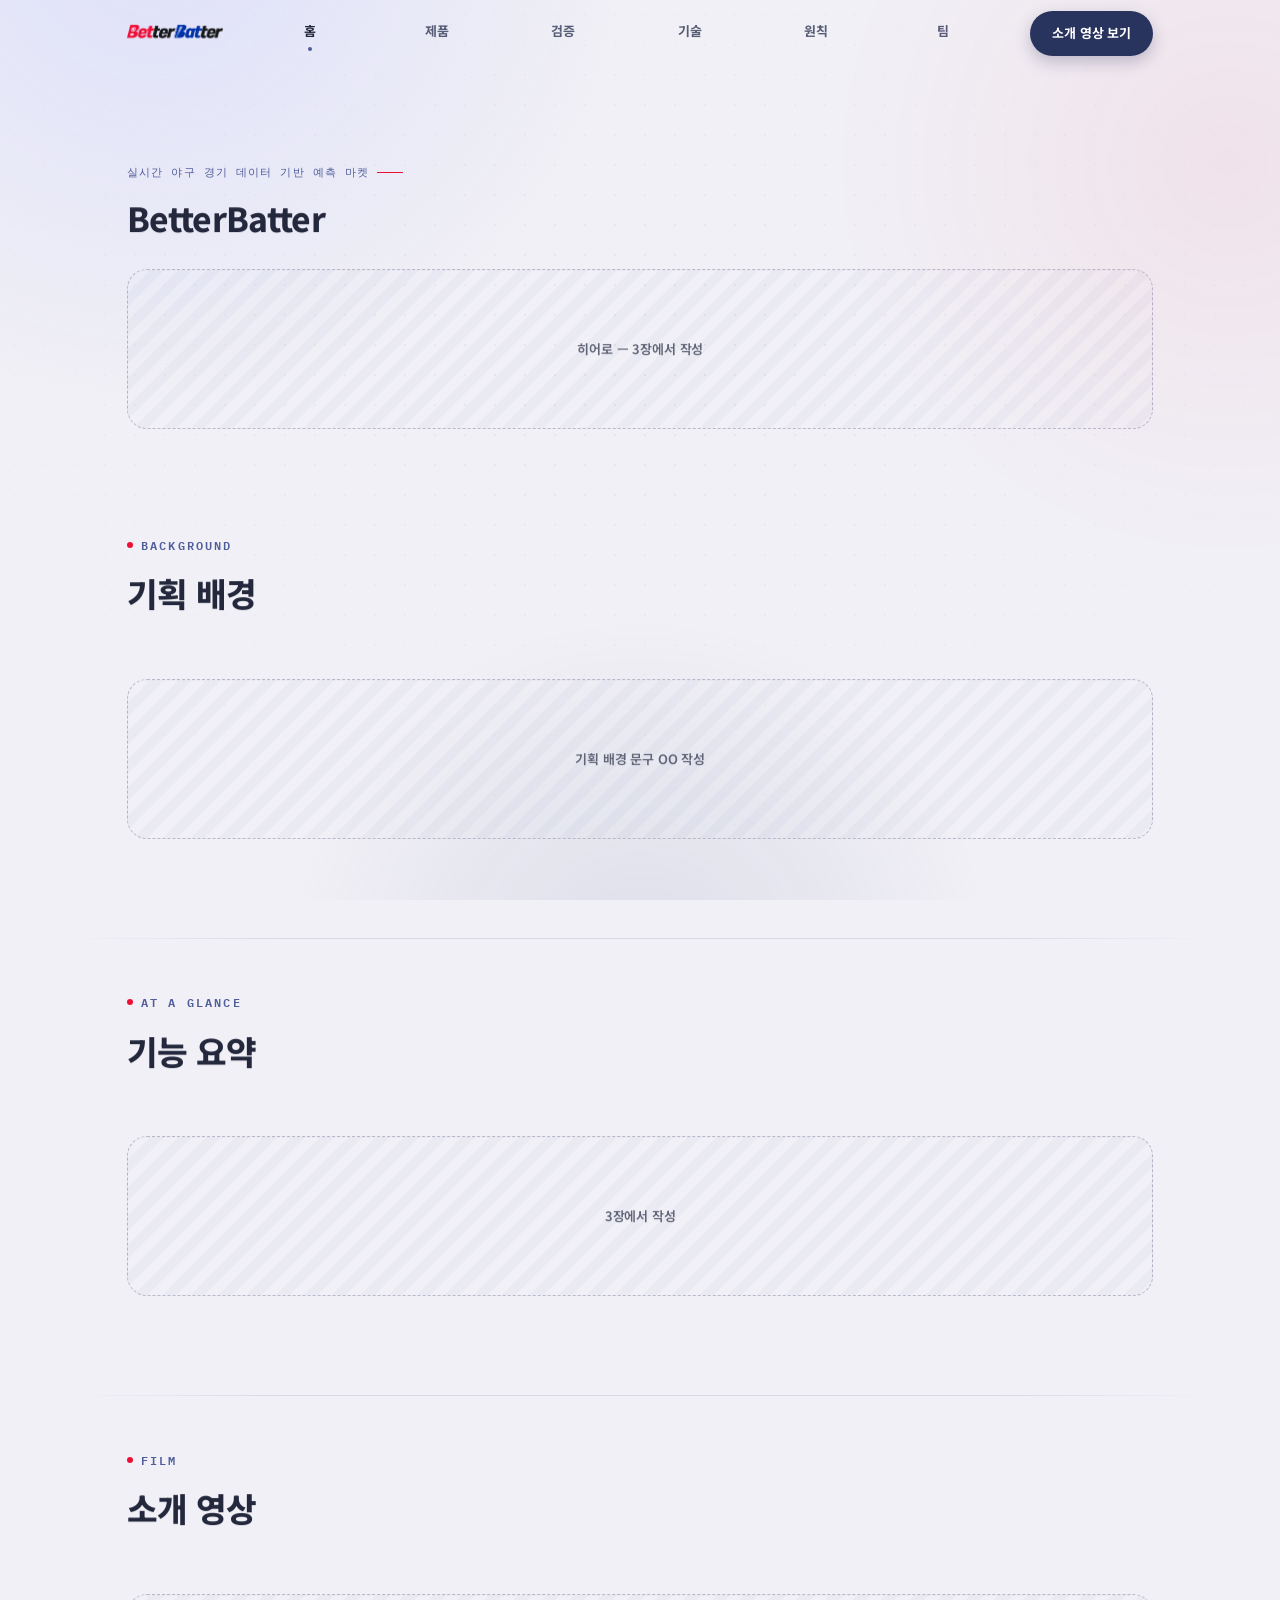
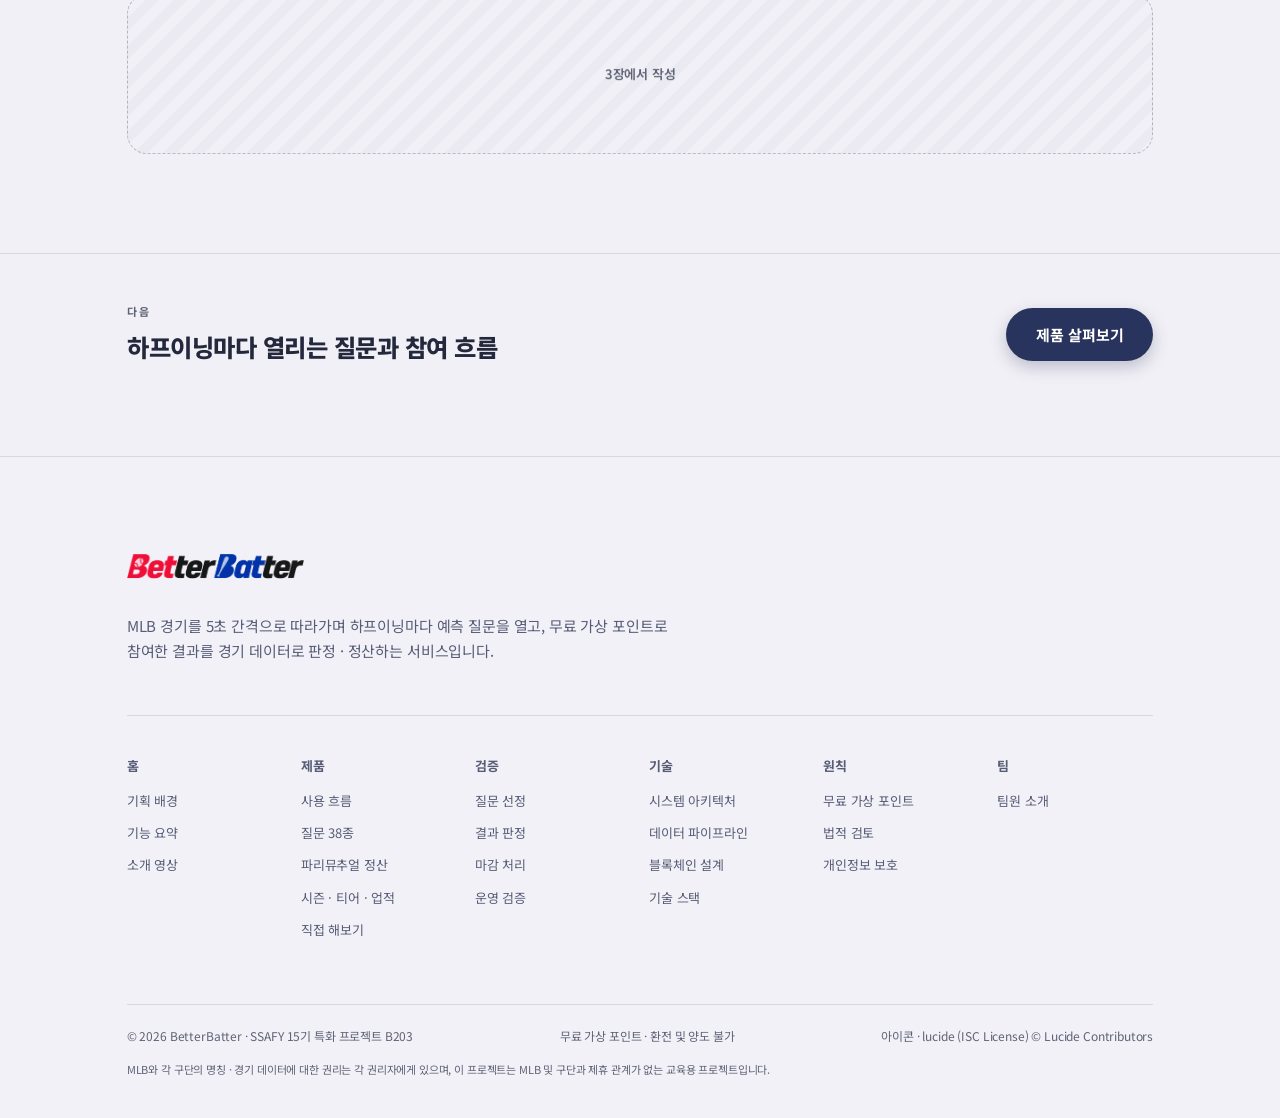
==== docs/index.html @ f37c624c "feat: 랜딩 골격과 6개 페이지 뼈대 구성" ====
<!doctype html>
<html lang="ko">
<head>
  <meta charset="utf-8">
  <meta name="viewport" content="width=device-width, initial-scale=1, viewport-fit=cover">
  <meta name="theme-color" content="#F1F0F6">

  <title>BetterBatter — 실시간 야구 경기 데이터 기반 예측 마켓</title>
  <meta name="description" content="MLB 경기를 5초 간격으로 따라가며 하프이닝마다 예측 질문을 열고, 무료 가상 포인트로 참여한 결과를 경기 데이터로 판정 · 정산하는 서비스입니다.">
  <meta name="author" content="BetterBatter · SSAFY 15기 B203">

  <!-- 공유 카드 (Open Graph / Twitter)
       og:image · og:url은 전체 주소여야 하므로 배포 주소가 정해지면 채운다.
       주소가 바뀌면 6개 문서의 이 블록을 함께 고친다. -->
  <meta property="og:type" content="website">
  <meta property="og:title" content="BetterBatter — 실시간 야구 경기 데이터 기반 예측 마켓">
  <meta property="og:description" content="MLB 경기를 5초 간격으로 따라가며 하프이닝마다 예측 질문을 열고, 무료 가상 포인트로 참여한 결과를 경기 데이터로 판정 · 정산하는 서비스입니다.">
  <meta property="og:site_name" content="BetterBatter">
  <meta property="og:locale" content="ko_KR">
  <meta name="twitter:card" content="summary_large_image">

  <link rel="icon" href="assets/brand/favicon-64.png" type="image/png">
  <link rel="apple-touch-icon" href="assets/brand/apple-touch-icon.png">

  <!-- 서체 — 앱(ui/src/styles.css)과 같은 네 가족.
       본문 Noto Sans KR · 라틴 제목과 숫자 Archivo · 스코어 Barlow Condensed · 기록 IBM Plex Mono.
       불러오지 못해도 시스템 서체로 자연스럽게 떨어진다. -->
  <link rel="preconnect" href="https://fonts.googleapis.com">
  <link rel="preconnect" href="https://fonts.gstatic.com" crossorigin>
  <link rel="stylesheet" href="https://fonts.googleapis.com/css2?family=Archivo:wght@500;600;700;800&family=Barlow+Condensed:ital,wght@1,600;1,700;1,800&family=IBM+Plex+Mono:wght@500;600&family=Noto+Sans+KR:wght@400;500;600;700;800&display=swap">

  <!-- ── 스타일 ────────────────────────────────────────────────────
       css/base 는 여섯 페이지가 함께 쓰고, css/pages/<페이지> 는 이 페이지 전용입니다.
       읽는 순서 = 겹치는 순서.
       ------------------------------------------------------------ -->
  <link rel="stylesheet" href="css/base/00-tokens.css">
  <link rel="stylesheet" href="css/base/01-base.css">
  <link rel="stylesheet" href="css/base/02-layout.css">
  <link rel="stylesheet" href="css/base/03-motion.css">
  <link rel="stylesheet" href="css/base/04-components.css">
  <link rel="stylesheet" href="css/base/05-closing.css">

  <script type="module" src="js/main.js"></script>

  <!-- 안전장치 ------------------------------------------------------------
       등장 연출([data-reveal])은 처음에 opacity:0이라, JS가 못 돌면
       화면이 빈 채로 남는다. 아래 두 가지로 막는다.
         1) JS 자체가 꺼져 있으면  html에 .js가 안 붙어 → 모두 보임
         2) JS는 켜졌는데 모듈이 실패하면(예: file:// 로 직접 열었을 때)
            1.8초 뒤 .reveal-fallback이 붙어 → 모두 보임
       ※ file:// 에서는 ES 모듈이 CORS로 막힙니다. 로컬 확인은 반드시
         간이 서버로 여세요 (README의 "로컬에서 보기" 참고).
       --------------------------------------------------------------------- -->
  <script>
    document.documentElement.classList.add("js");
    setTimeout(function () {
      var root = document.documentElement;
      if (!root.classList.contains("is-ready")) root.classList.add("reveal-fallback");
    }, 1800);
  </script>
</head>

<body data-page="home">
  <a class="sr-only" href="#main">본문으로 건너뛰기</a>

  <!-- 화면에 고정된 분위기 레이어 (인디고 글로우 + 도트 그리드) -->
  <div class="page-atmosphere" aria-hidden="true"></div>

  <!-- 상단바와 푸터는 js/shared/chrome.js가 js/data/site.js의 NAV로 만든다.
       목차를 고칠 때 페이지 6장을 모두 열지 않도록 한 곳에 모아 두었다. -->
  <header class="site-nav"></header>
  <div class="scroll-progress" aria-hidden="true"></div>

  <main class="page-main" id="main">

    <!-- ══════════════════════════════════════════════════════════
         HERO — 3장에서 라이브 마켓 카드 재생기로 채운다
         ══════════════════════════════════════════════════════════ -->
    <section class="page-hero" id="top">
      <div class="shell shell--wide" data-reveal-group="80">
        <p class="page-hero__index" data-reveal="fade">실시간 야구 경기 데이터 기반 예측 마켓</p>
        <h1 class="page-hero__title" data-reveal>BetterBatter</h1>
        <div class="placeholder" data-reveal style="margin-top: 32px">히어로 — 3장에서 작성</div>
      </div>
    </section>

    <section class="section" id="why">
      <div class="shell shell--wide">
        <div class="section-head" data-reveal-group>
          <p class="eyebrow" data-reveal="fade">Background</p>
          <h2 class="section-title" data-reveal>기획 배경</h2>
        </div>
        <div class="placeholder" data-reveal>기획 배경 문구 OO 작성</div>
      </div>
    </section>

    <section class="section" id="glance">
      <div class="shell shell--wide">
        <div class="section-head" data-reveal-group>
          <p class="eyebrow" data-reveal="fade">At a Glance</p>
          <h2 class="section-title" data-reveal>기능 요약</h2>
        </div>
        <div class="placeholder" data-reveal>3장에서 작성</div>
      </div>
    </section>

    <section class="section" id="film">
      <div class="shell shell--wide">
        <div class="section-head" data-reveal-group>
          <p class="eyebrow" data-reveal="fade">Film</p>
          <h2 class="section-title" data-reveal>소개 영상</h2>
        </div>
        <div class="placeholder" data-reveal>3장에서 작성</div>
      </div>
    </section>

    <!-- ══════════════════════════════════════════════════════════
         다음 페이지로
         ══════════════════════════════════════════════════════════ -->
    <section class="page-next">
      <div class="shell shell--wide">
        <div class="page-next__inner" data-reveal="fade">
          <div>
            <p class="page-next__label">다음</p>
            <p class="page-next__title">하프이닝마다 열리는 질문과 참여 흐름</p>
          </div>
          <a class="btn btn--solid btn--lg" href="product.html">제품 살펴보기</a>
        </div>
      </div>
    </section>

  </main>

  <footer class="site-footer"></footer>
</body>
</html>
---- docs/css/base/00-tokens.css ----
/* ==========================================================================
   00-tokens.css — BetterBatter 랜딩 디자인 토큰
   --------------------------------------------------------------------------
   단일 출처
     · 앱 색 · 서체    ui/src/styles.css (:root)
     · 소개 화면 색    ui/src/landing.css (.bbl — ink · paper · coral · gold)
     · 브랜드 원색     ui/public/brand/better-batter-wordmark.webp 에서 추출
   앱 값을 그대로 가져오고, 랜딩 전용(넓은 화면 · 큰 타이포)만 뒤에 덧붙였다.

   ⚠️ 색을 바꾸려면 여기 [1] 원색 블록만 고치면 화면 전체가 따라온다.
      HEX를 다른 파일에 직접 쓰지 않는다 — 반드시 var(--...)를 경유한다.
   ========================================================================== */

:root {
  /* ------------------------------------------------------------------
     [1] 원색 — 팔레트의 원본
     ------------------------------------------------------------------ */
  /* 로고 3색 (워드마크에서 추출). 로고 전용이라 보정하지 않는다. */
  --brand-red: #ee0f38;
  --brand-blue: #0033a8;
  --brand-black: #171717;

  /* 앱 (styles.css) */
  --app-bg: #f1f0f6;
  --app-surface: #fcfbff;
  --app-surface-2: #f3f1f8;
  --app-surface-3: #e4e2ec;
  --app-line: #dad7e4;
  --app-line-strong: #b4b0c4;
  --app-text: #24283d;
  --app-soft: #575d76;
  --app-muted: #747990;
  --app-accent: #4f5d9a;
  --app-accent-deep: #e8eaf6;
  --app-nav: #29345e;
  --app-highlight: #c8ceff;
  --app-success: #3f7466;
  --app-danger: #b34f5b;

  /* 소개 화면 (landing.css) — 어두운 무대와 마켓 톤 */
  --stage-ink: #0a0e1d;
  --stage-ink-2: #111834;
  --stage-ink-3: #1b2447;
  --tone-coral: #e8635f;
  --tone-lav: #8b95e0;
  --tone-gold: #f2b33d;
  --tone-turf: #4e7f52;

  /* ------------------------------------------------------------------
     [2] 역할 기반 컬러 — 실제 마크업은 이 이름만 쓴다
     ------------------------------------------------------------------ */
  --color-primary: var(--app-accent);
  --color-primary-strong: var(--app-nav);
  --color-primary-soft: var(--app-highlight);
  --color-primary-faint: var(--app-accent-deep);

  /* 흰 글씨를 얹는 채워진 버튼 — 앱 네이비 (흰 글씨 대비 12.0:1) */
  --color-action: var(--app-nav);
  --color-action-hover: #1f284b;
  --color-action-disabled: #c9cbe0;

  /* 강조 한 점 — 로고 레드. 면이 아니라 선 · 점 · 형광펜에만 쓴다 */
  --color-signal: var(--brand-red);
  --color-signal-soft: rgba(238, 15, 56, 0.14);

  --color-background: var(--app-bg);
  --color-surface: var(--app-surface);
  --color-surface-tint: var(--app-surface-2);
  --color-surface-sunken: var(--app-surface-3);
  --color-scrim: rgba(10, 14, 29, 0.5);

  --color-border: var(--app-line);
  --color-border-strong: var(--app-line-strong);
  --color-divider: #e8e6ef;

  --color-text-primary: var(--app-text);
  --color-text-secondary: var(--app-soft);
  /* 앱의 --muted(#747990)는 배경 위 3.8:1이라 작은 글씨 기준(4.5:1)에 못 미친다.
     랜딩은 11~12px 고지 문구에 이 색을 쓰므로 같은 계열로 한 단계 어둡게 둔다 (5.25:1). */
  --color-text-tertiary: #5f6376;
  --color-text-accent: var(--app-accent);
  --color-text-on-primary: #ffffff;

  --color-success: var(--app-success);
  --color-danger: var(--app-danger);

  /* 어두운 무대 위 글자 (히어로 · 라이브 장면) */
  --color-stage: var(--stage-ink);
  --color-on-stage: #f4f3fa;
  --color-on-stage-dim: rgba(244, 243, 250, 0.62);
  --color-on-stage-line: rgba(255, 255, 255, 0.13);

  /* 마켓 카드 톤 — 서버 응답의 tone 값(coral · blue · green · gold)과 1:1 */
  --market-coral: var(--tone-coral);
  --market-blue: var(--tone-lav);
  --market-green: var(--tone-turf);
  --market-gold: var(--tone-gold);

  /* YES / NO — 앱 투표 카드와 같은 두 색 */
  --vote-yes: var(--app-accent);
  --vote-no: var(--app-danger);

  /* ------------------------------------------------------------------
     [3] 타이포그래피 — 앱과 같은 세 서체
        본문 Noto Sans KR · 라틴 제목과 숫자 Archivo · 기록 IBM Plex Mono
     ------------------------------------------------------------------ */
  --font-family: "Noto Sans KR", system-ui, -apple-system, "Apple SD Gothic Neo", "Malgun Gothic", sans-serif;
  --font-display: "Archivo", "Noto Sans KR", sans-serif;
  --font-mono: "IBM Plex Mono", ui-monospace, "SFMono-Regular", Menlo, Consolas, monospace;

  /* 앱 스케일 (styles.css의 --type-*) */
  --font-title: 20px;
  --font-heading: 17px;
  --font-body: 15px;
  --font-label: 13px;
  --font-caption: 12px;
  --font-micro: 11px;

  /* 랜딩 전용 — 뷰포트 반응형(clamp) */
  --font-hero: clamp(34px, 4.6vw, 62px);
  --font-section: clamp(24px, 2.6vw, 36px);
  --font-lead: clamp(15px, 1.1vw, 17px);
  --font-eyebrow: 12px;

  --leading-tight: 1.28;
  --leading-normal: 1.55;
  --leading-relaxed: 1.7;
  --tracking-tight: -0.02em;
  --tracking-normal: -0.01em;
  --tracking-eyebrow: 0.18em;

  /* ------------------------------------------------------------------
     [4] 형태 · 깊이 — 앱 --radius(11px) 기준
     ------------------------------------------------------------------ */
  --radius-xs: 7px;
  --radius-sm: 11px;
  --radius-md: 15px;
  --radius-lg: 20px;
  --radius-xl: 26px;
  --radius-pill: 999px;

  /* 그림자 기준색 — 앱 잉크(#24283d) 계열 */
  --shadow-xs: 0 1px 2px rgba(36, 40, 61, 0.06);
  --shadow-card: 0 1px 2px rgba(36, 40, 61, 0.05), 0 4px 14px rgba(36, 40, 61, 0.07);
  --shadow-raised: 0 2px 4px rgba(36, 40, 61, 0.06), 0 10px 24px rgba(36, 40, 61, 0.09);
  --shadow-float: 0 4px 8px rgba(36, 40, 61, 0.07), 0 18px 40px rgba(36, 40, 61, 0.14);
  --shadow-action: 0 6px 16px rgba(41, 52, 94, 0.26);

  /* ------------------------------------------------------------------
     [5] 모션
     ------------------------------------------------------------------ */
  --duration-fast: 130ms;
  --duration-base: 220ms;
  --duration-slow: 360ms;
  --duration-reveal: 760ms;
  --ease-out: cubic-bezier(0.22, 1, 0.36, 1);
  --ease-spring: cubic-bezier(0.34, 1.4, 0.64, 1);

  /* ------------------------------------------------------------------
     [6] 랜딩 레이아웃
     ------------------------------------------------------------------ */
  --shell-max: 1000px;      /* 본문 최대 폭 */
  --shell-wide: 1180px;     /* 넓게 쓰는 블록(그리드 · 화면 · 영상) */
  --shell-pad: clamp(20px, 6vw, 96px);
  --section-gap: clamp(88px, 11vh, 168px);
  --nav-height: 68px;
}

/* 애니메이션 최소화를 요청한 사용자에게는 전환 효과를 걷어낸다. */
@media (prefers-reduced-motion: reduce) {
  :root {
    --duration-fast: 0ms;
    --duration-base: 0ms;
    --duration-slow: 0ms;
    --duration-reveal: 0ms;
  }
}
---- docs/css/base/01-base.css ----
/* ==========================================================================
   01-base.css — 리셋 · 타이포 기본값 · 공통 텍스트 요소
   ========================================================================== */

*,
*::before,
*::after {
  box-sizing: border-box;
}

html {
  scroll-behavior: smooth;
  /* 앵커 이동 시 고정 상단바에 제목이 가리지 않게 */
  scroll-padding-top: calc(var(--nav-height) + 16px);
  -webkit-text-size-adjust: 100%;

  /* 등장 전 좌우로 밀어 둔 요소([data-reveal="right"] 등)가
     잠깐 가로 스크롤을 만드는 것을 막는다.
     hidden이 아니라 clip을 쓰는 이유: hidden은 스크롤 컨테이너를 만들어
     position: sticky와 scroll-padding-top이 함께 깨진다. */
  overflow-x: clip;
}

@media (prefers-reduced-motion: reduce) {
  html {
    scroll-behavior: auto;
  }
}

body {
  margin: 0;
  background: var(--color-background);
  color: var(--color-text-primary);
  font-family: var(--font-family);
  font-size: var(--font-body);
  line-height: var(--leading-normal);
  letter-spacing: var(--tracking-normal);
  word-break: keep-all;
  -webkit-font-smoothing: antialiased;
  -moz-osx-font-smoothing: grayscale;
  overflow-x: hidden;
}

/* 메뉴 시트가 열려 있는 동안 배경 스크롤 잠금 */
body.is-locked {
  overflow: hidden;
}

h1,
h2,
h3,
h4,
p,
figure,
blockquote {
  margin: 0;
}

ul,
ol {
  margin: 0;
  padding: 0;
  list-style: none;
}

img,
svg,
video {
  display: block;
  max-width: 100%;
}

/* hidden 속성이 항상 이기게 한다.
   .btn처럼 display를 지정한 클래스가 붙으면 브라우저 기본 [hidden] 규칙이
   밀려나서, 주소가 없어 감춘 버튼이 그대로 보이는 문제가 있다. */
[hidden] {
  display: none !important;
}

a {
  color: inherit;
  text-decoration: none;
}

button {
  font: inherit;
  color: inherit;
  background: none;
  border: 0;
  padding: 0;
  cursor: pointer;
}

/* 키보드 포커스 표시 — outline은 요소의 모서리 곡률을 그대로 따라간다 */
:where(a, button, [tabindex]):focus-visible {
  outline: 2px solid var(--color-primary);
  outline-offset: 2px;
}

::selection {
  background: var(--color-primary-soft);
  color: var(--color-text-primary);
}

/* --------------------------------------------------------------------------
   공통 타이포 유틸 — 섹션마다 반복되는 3종 세트
   -------------------------------------------------------------------------- */

.eyebrow {
  display: inline-flex;
  align-items: center;
  gap: 8px;
  margin: 0 0 18px;
  font-family: var(--font-mono);
  font-size: var(--font-eyebrow);
  font-weight: 600;
  letter-spacing: var(--tracking-eyebrow);
  text-transform: uppercase;
  color: var(--color-text-accent);
}

/* 로고 레드 한 점 — 섹션 표지 */
.eyebrow::before {
  content: "";
  width: 6px;
  height: 6px;
  border-radius: 50%;
  background: var(--color-signal);
}

.section-title {
  font-size: var(--font-section);
  font-weight: 800;
  line-height: var(--leading-tight);
  letter-spacing: var(--tracking-tight);
  color: var(--color-text-primary);
  text-wrap: balance;
}

.section-lead {
  margin-top: 18px;
  max-width: 58ch;
  font-size: var(--font-lead);
  line-height: var(--leading-relaxed);
  color: var(--color-text-secondary);
  text-wrap: pretty;
}

.accent {
  color: var(--color-text-accent);
}

/* 형광펜 — 앱의 하이라이트(#c8ceff)와 같은 인상 */
.mark {
  background: linear-gradient(
    to top,
    var(--color-primary-soft) 0 40%,
    transparent 40% 100%
  );
  padding: 0 2px;
}

.mono {
  font-family: var(--font-mono);
  font-size: 0.88em;
  letter-spacing: 0;
}

/* 숫자 · 라틴 제목 — 앱의 스코어보드와 같은 서체 */
.num {
  font-family: var(--font-display);
  font-variant-numeric: tabular-nums;
  letter-spacing: -0.02em;
}

/* 스크린리더 전용 — 시각적으로 감추되 접근성 트리에는 남긴다 */
.sr-only {
  position: absolute;
  width: 1px;
  height: 1px;
  padding: 0;
  margin: -1px;
  overflow: hidden;
  clip: rect(0 0 0 0);
  clip-path: inset(50%);
  white-space: nowrap;
  border: 0;
}
---- docs/css/base/02-layout.css ----
/* ==========================================================================
   02-layout.css — 페이지 골격
   상단바 / 스크롤 진행바 / 섹션 셸 / 배경 분위기 / 푸터
   ========================================================================== */

/* --------------------------------------------------------------------------
   페이지 배경 — 스크롤과 무관하게 화면에 고정된 분위기 레이어
   섹션마다 배경색을 다르게 칠하는 대신, 앱 인디고와 로고 레드를 아주 옅게 깔아
   전체가 하나의 면으로 이어지게 한다.
   -------------------------------------------------------------------------- */
.page-atmosphere {
  position: fixed;
  inset: 0;
  z-index: 0;
  pointer-events: none;
  background:
    radial-gradient(60vw 60vw at 12% -8%, rgba(200, 206, 255, 0.46), transparent 62%),
    radial-gradient(52vw 52vw at 96% 18%, rgba(238, 15, 56, 0.06), transparent 60%),
    radial-gradient(46vw 46vw at 50% 108%, rgba(79, 93, 154, 0.12), transparent 60%);
}

/* 아주 옅은 도트 그리드 — 화면이 비어 보이지 않게 하는 최소한의 질감 */
.page-atmosphere::after {
  content: "";
  position: absolute;
  inset: 0;
  background-image: radial-gradient(rgba(36, 40, 61, 0.06) 1px, transparent 1px);
  background-size: 30px 30px;
  mask-image: radial-gradient(70% 60% at 50% 40%, #000 0%, transparent 100%);
  -webkit-mask-image: radial-gradient(70% 60% at 50% 40%, #000 0%, transparent 100%);
}

/* 커서를 따라다니는 인디고 글로우 (데스크톱 · 포인터 기기 전용).
   위치는 js/shared/reveal.js가 --mx / --my로 넣어 준다. */
.cursor-glow {
  position: fixed;
  top: 0;
  left: 0;
  width: 520px;
  height: 520px;
  margin: -260px 0 0 -260px;
  z-index: 1;
  pointer-events: none;
  opacity: 0;
  border-radius: 50%;
  background: radial-gradient(circle, rgba(79, 93, 154, 0.13), transparent 66%);
  transform: translate3d(var(--mx, 50vw), var(--my, 50vh), 0);
  transition: opacity var(--duration-slow) var(--ease-out);
}

.cursor-glow.is-visible {
  opacity: 1;
}

@media (hover: none), (prefers-reduced-motion: reduce) {
  .cursor-glow {
    display: none;
  }
}

/* --------------------------------------------------------------------------
   상단바 — Emour 랜딩과 같은 고정 내비 구조.
   스크롤하면 유리처럼 흐려지며 헤어라인이 생긴다.
   -------------------------------------------------------------------------- */
.site-nav {
  position: fixed;
  inset: 0 0 auto;
  z-index: 100;
  height: var(--nav-height);
  display: flex;
  align-items: center;
  transition:
    background var(--duration-base) var(--ease-out),
    box-shadow var(--duration-base) var(--ease-out),
    border-color var(--duration-base) var(--ease-out);
  border-bottom: 1px solid transparent;
}

/* 패널이 열리면 상단바와 패널이 하나의 흰 면으로 이어진다
   (상단바만 반투명이면 두 면의 경계가 어색하게 보인다) */
.site-nav.is-mega-open {
  background: var(--color-surface);
  backdrop-filter: none;
  -webkit-backdrop-filter: none;
  border-bottom-color: transparent;
  box-shadow: none;
}

.site-nav.is-stuck {
  background: rgba(241, 240, 246, 0.84);
  backdrop-filter: saturate(150%) blur(14px);
  -webkit-backdrop-filter: saturate(150%) blur(14px);
  border-bottom-color: var(--color-border);
  box-shadow: var(--shadow-xs);
}

.nav-shell {
  width: 100%;
  max-width: var(--shell-wide);
  margin: 0 auto;
  padding: 0 var(--shell-pad);
  display: flex;
  align-items: center;
  gap: 24px;
}

.nav-brand {
  display: inline-flex;
  align-items: center;
  gap: 9px;
  flex-shrink: 0;
}

/* 워드마크는 앱과 같은 원본(better-batter-wordmark)을 여백만 잘라 쓴다.
   (심볼만 필요한 자리에는 icon.png를 쓴다) */
.nav-brand__word {
  height: 27px;
  width: auto;
}

/* --------------------------------------------------------------------------
   가운데 링크 묶음 + 전체폭 메가패널

   항목은 링크이면서 트리거다. 눌러도 그 페이지로 가고, 올리거나 탭 포커스가
   닿으면 화면 폭을 다 쓰는 패널 하나가 내려온다.

   항목을 같은 폭의 다섯 칸에 나눠 세우고, 패널의 열도 같은 격자를 쓴다.
   그래서 "제품" 아래에 제품의 목차가, "검증" 아래에 검증의 목차가 선다.
   격자의 시작 위치·폭은 로고와 오른쪽 버튼 폭에 따라 달라지므로
   chrome.js가 실측해 --mega-left / --mega-width로 넣어 준다.
   -------------------------------------------------------------------------- */
.nav-links {
  flex: 1;
  min-width: 0;
  display: grid;
  grid-template-columns: repeat(var(--nav-count, 5), minmax(0, 1fr));
  align-items: center;
}

/* 항목은 각 칸의 가운데에 선다. 아래 패널의 목차도 같은 칸에서 가운데 정렬돼
   두 줄이 하나의 열로 읽힌다. */
.nav-item__link {
  position: relative;
  display: block;
  padding: 9px 2px 13px;
  text-align: center;
  font-size: var(--font-label);
  font-weight: 700;
  letter-spacing: var(--tracking-normal);
  color: var(--color-text-secondary);
  white-space: nowrap;
  transition: color var(--duration-fast) var(--ease-out);
}

.nav-item__link:hover,
.nav-item__link.is-hot {
  color: var(--color-text-accent);
}

/* 지금 보고 있는 페이지 — 밑줄 대신 아래에 점 하나 */
.nav-item__link.is-active {
  color: var(--color-text-primary);
}

.nav-item__link.is-active::after {
  content: "";
  position: absolute;
  left: 50%;
  bottom: 4px;
  width: 4px;
  height: 4px;
  margin-left: -2px;
  border-radius: 50%;
  background: var(--color-primary);
}

/* --------------------------------------------------------------------------
   메가패널 — 상단바 아래로 내려오는 한 판
   -------------------------------------------------------------------------- */
.nav-mega {
  position: absolute;
  top: 100%;
  left: 0;
  right: 0;
  background: var(--color-surface);
  border-bottom: 1px solid var(--color-border);
  box-shadow: var(--shadow-xs);
  animation: mega-drop var(--duration-base) var(--ease-out) both;
}

.nav-mega[hidden] {
  display: none;
}

@keyframes mega-drop {
  from { opacity: 0; transform: translateY(-8px); }
  to   { opacity: 1; transform: none; }
}

/* 열 격자 — 위 항목과 같은 시작점 · 같은 폭 · 같은 칸 수.

   좌우 여백을 링크 묶음의 좌우 여백과 똑같이 주면, 남는 내용 폭이 링크 묶음의
   폭과 정확히 같아진다. 그 위에 같은 칸 수의 균등 격자를 얹으므로
   각 열이 위 항목 바로 아래에 선다. (두 값은 chrome.js가 실측해 넣는다) */
.nav-mega__cols {
  width: 100%;
  max-width: var(--shell-wide);
  margin: 0 auto;
  padding: 22px var(--mega-right, var(--shell-pad)) 30px var(--mega-left, var(--shell-pad));
  display: grid;
  grid-template-columns: repeat(var(--mega-count, 5), minmax(0, 1fr));
}

.nav-mega__items {
  display: grid;
  gap: 2px;
}

.nav-mega__item {
  padding: 7px 0;
  text-align: center;
  font-size: var(--font-label);
  color: var(--color-text-secondary);
  transition: color var(--duration-fast) var(--ease-out);
  word-break: keep-all;
}

.nav-mega__item:hover {
  color: var(--color-text-primary);
}

/* 지금 보고 있는 섹션 — 굵기와 글자색으로만 표시한다.
   점은 상단바 항목(지금 보는 페이지)에만 쓴다. */
.nav-mega__item.is-current {
  color: var(--color-text-primary);
  font-weight: 700;
}

.nav-actions {
  display: flex;
  align-items: center;
  gap: 8px;
  flex-shrink: 0;
}

/* 모바일 메뉴 토글 — 3줄이 X로 바뀐다 */
.nav-toggle {
  display: none;
  width: 42px;
  height: 42px;
  border-radius: var(--radius-sm);
  border: 1px solid var(--color-border);
  background: var(--color-surface);
  place-items: center;
  transition: border-color var(--duration-fast) var(--ease-out);
}

.nav-toggle:hover {
  border-color: var(--color-primary);
}

.nav-toggle__bars {
  position: relative;
  width: 17px;
  height: 11px;
}

.nav-toggle__bars span {
  position: absolute;
  left: 0;
  width: 100%;
  height: 1.6px;
  border-radius: 2px;
  background: var(--color-text-primary);
  transition: transform var(--duration-base) var(--ease-out), opacity var(--duration-fast);
}

.nav-toggle__bars span:nth-child(1) { top: 0; }
.nav-toggle__bars span:nth-child(2) { top: 50%; transform: translateY(-50%); }
.nav-toggle__bars span:nth-child(3) { bottom: 0; }

.nav-toggle[aria-expanded="true"] .nav-toggle__bars span:nth-child(1) {
  transform: translateY(4.7px) rotate(45deg);
}
.nav-toggle[aria-expanded="true"] .nav-toggle__bars span:nth-child(2) {
  opacity: 0;
}
.nav-toggle[aria-expanded="true"] .nav-toggle__bars span:nth-child(3) {
  transform: translateY(-4.7px) rotate(-45deg);
}

/* --------------------------------------------------------------------------
   모바일 시트 — 페이지마다 아코디언 한 칸
   좁은 화면에서는 올려서 펼치는 방식이 통하지 않으므로,
   같은 상세 목차를 눌러서 펼치는 형태로 바꾼다.
   -------------------------------------------------------------------------- */
.nav-sheet {
  position: fixed;
  inset: var(--nav-height) 0 0;
  z-index: 99;
  display: none;
  flex-direction: column;
  padding: 8px var(--shell-pad) 32px;
  overflow-y: auto;
  overscroll-behavior: contain;
  background: rgba(241, 240, 246, 0.98);
  backdrop-filter: blur(16px);
  -webkit-backdrop-filter: blur(16px);
  border-top: 1px solid var(--color-border);
  transform-origin: top center;
  animation: sheet-in var(--duration-base) var(--ease-out);
}

.nav-sheet.is-open {
  display: flex;
}

@keyframes sheet-in {
  from { opacity: 0; transform: translateY(-8px); }
  to   { opacity: 1; transform: translateY(0); }
}

.nav-sheet__group {
  border-bottom: 1px solid var(--color-divider);
}

.nav-sheet__group:last-child {
  border-bottom: 0;
}

.nav-sheet__row {
  display: flex;
  align-items: center;
  justify-content: space-between;
  gap: 8px;
}

.nav-sheet__link {
  flex: 1;
  padding: 16px 2px;
  font-size: var(--font-heading);
  font-weight: 700;
  color: var(--color-text-primary);
  transition: color var(--duration-fast) var(--ease-out);
}

.nav-sheet__link:hover {
  color: var(--color-text-accent);
}

/* 지금 보고 있는 페이지 */
.nav-sheet__group.is-current .nav-sheet__link {
  color: var(--color-text-accent);
}

.nav-sheet__toggle {
  flex-shrink: 0;
  width: 40px;
  height: 40px;
  display: grid;
  place-items: center;
  border-radius: 50%;
  color: var(--color-text-tertiary);
  transition: color var(--duration-fast) var(--ease-out);
}

.nav-sheet__toggle:hover {
  color: var(--color-text-accent);
}

.nav-sheet__toggle svg {
  width: 18px;
  height: 18px;
  stroke: currentColor;
  fill: none;
  stroke-width: 2.2;
  stroke-linecap: round;
  stroke-linejoin: round;
  transition: transform var(--duration-base) var(--ease-out);
}

.nav-sheet__toggle[aria-expanded="true"] svg {
  transform: rotate(180deg);
}

.nav-sheet__subs {
  display: grid;
  gap: 2px;
  padding: 0 0 12px 12px;
}

.nav-sheet__subs[hidden] {
  display: none;
}

.nav-sheet__sub {
  position: relative;
  padding: 11px 12px;
  border-radius: var(--radius-sm);
  font-size: var(--font-label);
  font-weight: 600;
  color: var(--color-text-secondary);
  transition: color var(--duration-fast) var(--ease-out);
}

.nav-sheet__sub:hover {
  color: var(--color-text-primary);
}

.nav-sheet__sub.is-current {
  background: var(--color-primary-faint);
  color: var(--color-text-accent);
}

/* 스크롤 진행바 — 상단바 바로 아래에 붙는 1.5px 라인 */
.scroll-progress {
  position: fixed;
  top: var(--nav-height);
  left: 0;
  z-index: 101;
  height: 2px;
  width: 100%;
  transform: scaleX(var(--progress, 0));
  transform-origin: left center;
  background: linear-gradient(90deg, var(--color-primary), var(--color-signal));
  pointer-events: none;
}

/* 페이지가 여섯 장이라 링크 칸이 좁아지는 폭(1080px 이하)에서는
   메가패널 대신 모바일 시트로 넘긴다. 열이 좁으면 목차가 두 줄로 꺾인다. */
@media (max-width: 1080px) {
  .nav-links { display: none; }
  .nav-toggle { display: grid; }
  .nav-actions .btn--ghost { display: none; }
  .nav-shell { justify-content: space-between; }
}

/* 시트가 열려 있는 동안 본문 스크롤을 막는다 */
body.is-locked {
  overflow: hidden;
}

/* --------------------------------------------------------------------------
   하위 페이지 머리글
   홈은 히어로가 첫 화면을 맡고, 나머지 다섯 페이지는 이 블록으로 시작한다.
   페이지마다 제목 스타일이 갈리지 않게 한 곳에서 정한다.
   -------------------------------------------------------------------------- */
.page-hero {
  position: relative;
  padding-top: calc(var(--nav-height) + clamp(52px, 7vw, 104px));
  padding-bottom: clamp(36px, 4vw, 60px);
}

.page-hero__index {
  display: inline-flex;
  align-items: center;
  gap: 8px;
  font-family: var(--font-mono);
  font-size: var(--font-micro);
  letter-spacing: 0.1em;
  color: var(--color-text-accent);
}

.page-hero__index::after {
  content: "";
  width: 26px;
  height: 1px;
  background: var(--color-signal);
}

.page-hero__title {
  margin-top: 18px;
  font-size: var(--font-section);
  font-weight: 800;
  line-height: 1.16;
  letter-spacing: var(--tracking-tight);
  color: var(--color-text-primary);
  word-break: keep-all;
  text-wrap: balance;
}

.page-hero__lead {
  margin-top: 20px;
  max-width: 60ch;
  font-size: var(--font-lead);
  line-height: var(--leading-relaxed);
  color: var(--color-text-secondary);
  word-break: keep-all;
}

/* 페이지 안 목차 — 이 페이지의 섹션으로 바로 가는 알약들 */
.page-hero__jump {
  margin-top: 30px;
  display: flex;
  flex-wrap: wrap;
  gap: 8px;
}

/* 페이지 사이 이동 — 각 페이지 맨 아래 */
.page-next {
  padding-block: calc(var(--section-gap) * 0.5) clamp(56px, 7vw, 96px);
  border-top: 1px solid var(--color-border);
}

.page-next__inner {
  display: flex;
  align-items: center;
  justify-content: space-between;
  flex-wrap: wrap;
  gap: 20px;
}

.page-next__label {
  font-size: var(--font-micro);
  font-weight: 700;
  letter-spacing: var(--tracking-eyebrow);
  text-transform: uppercase;
  color: var(--color-text-tertiary);
}

.page-next__title {
  margin-top: 8px;
  font-size: clamp(20px, 1.9vw, 26px);
  font-weight: 800;
  letter-spacing: var(--tracking-tight);
  word-break: keep-all;
}

/* --------------------------------------------------------------------------
   섹션 셸
   -------------------------------------------------------------------------- */
.page-main {
  position: relative;
  z-index: 2;
}

.section {
  position: relative;
  padding-block: var(--section-gap);
}

/* 섹션이 연달아 놓이면 앞 섹션의 아래 여백과 뒤 섹션의 위 여백이 더해져
   화면 중간에 빈 띠가 남는다. 뒤에 오는 쪽의 위 여백만 절반으로 덜어
   섹션 사이 간격을 한 칸으로 맞춘다. (첫 섹션의 위 여백은 그대로 둔다) */
.page-hero + .section,
.section + .section {
  padding-block-start: calc(var(--section-gap) * 0.5);
}

/* 섹션 사이 헤어라인 — 색 대신 선으로만 구분한다 */
.section + .section::before {
  content: "";
  position: absolute;
  top: 0;
  left: 50%;
  transform: translateX(-50%);
  width: min(100% - var(--shell-pad) * 2, var(--shell-wide));
  height: 1px;
  background: linear-gradient(
    90deg,
    transparent,
    var(--color-border) 18%,
    var(--color-border) 82%,
    transparent
  );
}

.shell {
  width: 100%;
  max-width: var(--shell-max);
  margin: 0 auto;
  padding-inline: var(--shell-pad);
}

.shell--wide {
  max-width: var(--shell-wide);
}

/* 섹션 헤더 — 왼쪽 정렬(기본) / 가운데 정렬(--center)
   폭 제한은 헤더가 아니라 .section-lead 에만 건다.
   헤더에 62ch를 걸면 그 안의 큰 제목까지 좁아져서 원치 않는 곳에서 줄이 갈린다.
   제목의 줄바꿈은 마크업의 <br> 과 text-wrap: balance로 잡는다. */
.section-head {
  margin-bottom: clamp(40px, 5vw, 68px);
}

.section-head--center {
  margin-inline: auto;
  text-align: center;
}

.section-head--center .eyebrow {
  justify-content: center;
}

.section-head--center .section-lead {
  margin-inline: auto;
}


/* --------------------------------------------------------------------------
   푸터
   -------------------------------------------------------------------------- */
.site-footer {
  position: relative;
  z-index: 2;
  border-top: 1px solid var(--color-border);
  background: var(--color-surface-tint);
  padding-block: clamp(56px, 7vw, 88px) 40px;
}

/* 브랜드 소개가 한 줄, 그 아래 목차 칸들이 한 줄.
   나란히 두면 목차가 폭의 3분의 2만 받아 여섯 칸이 눌린다. */
.footer-top {
  display: grid;
  gap: clamp(36px, 4vw, 52px);
}

.footer-word {
  height: clamp(34px, 4.4vw, 50px);
  width: auto;
}

/* 서비스 한 줄 소개 — 넓은 화면에서는 문장이 끊기지 않고 한 줄로 놓인다 */
.footer-tagline {
  margin-top: 18px;
  max-width: 72ch;
  font-size: var(--font-body);
  line-height: var(--leading-relaxed);
  color: var(--color-text-secondary);
  word-break: keep-all;
}

/* 상단바와 같은 목차. 칸 수를 적어 두지 않고 남는 폭에 맞춰 나눈다 —
   페이지가 늘거나 줄어도 한 줄에 고르게 들어간다. */
.footer-links {
  display: grid;
  grid-template-columns: repeat(auto-fit, minmax(140px, 1fr));
  gap: 26px 18px;
  padding-top: clamp(30px, 3.4vw, 40px);
  border-top: 1px solid var(--color-border);
}

/* 칸 제목도 그 페이지로 가는 링크다 */
.footer-links__title {
  margin-bottom: 12px;
  font-size: var(--font-caption);
  font-weight: 700;
}

.footer-links__title a {
  color: var(--color-text-primary);
  transition: color var(--duration-fast) var(--ease-out);
}

.footer-links__title a:hover {
  color: var(--color-text-accent);
}


.footer-links li + li {
  margin-top: 9px;
}

.footer-links a {
  font-size: var(--font-label);
  color: var(--color-text-secondary);
  transition: color var(--duration-fast) var(--ease-out);
}

.footer-links a:hover {
  color: var(--color-text-accent);
}

/* 칸이 한 줄에 다 못 들어가면 6의 약수(3 · 2)로 끊는다 —
   5칸씩 접히면 마지막 한 칸만 아래 줄에 혼자 남는다. */
@media (max-width: 1099px) {
  .footer-links {
    grid-template-columns: repeat(3, minmax(0, 1fr));
  }
}

@media (max-width: 520px) {
  .footer-links {
    grid-template-columns: repeat(2, minmax(0, 1fr));
  }
}

.footer-bottom {
  margin-top: clamp(40px, 5vw, 64px);
  padding-top: 22px;
  border-top: 1px solid var(--color-border);
  display: flex;
  flex-wrap: wrap;
  gap: 10px 24px;
  justify-content: space-between;
  font-size: var(--font-caption);
  color: var(--color-text-tertiary);
}

@media (max-width: 760px) {
  .footer-top {
    gap: 40px;
  }
}

/* 권리 고지 — 푸터 맨 아래 한 줄 */
.footer-note {
  margin-top: 14px;
  font-size: var(--font-micro);
  line-height: var(--leading-relaxed);
  color: var(--color-text-tertiary);
}
---- docs/css/base/03-motion.css ----
/* ==========================================================================
   03-motion.css — 스크롤 등장 · 반복 애니메이션
   --------------------------------------------------------------------------
   규칙: 등장 연출은 전부 [data-reveal] 하나로 통일한다.
        js/shared/reveal.js가 화면에 들어온 요소에 .is-in을 붙인다.
        같은 부모 안에서 순서를 주려면 --delay를 쓴다(자동 계산됨).
   ========================================================================== */

[data-reveal] {
  opacity: 0;
  transform: translate3d(0, 22px, 0);
  transition:
    opacity var(--duration-reveal) var(--ease-out),
    transform var(--duration-reveal) var(--ease-out);
  transition-delay: var(--delay, 0ms);
  will-change: opacity, transform;
}

/* 방향 변형 */
[data-reveal="left"]  { transform: translate3d(-26px, 0, 0); }
[data-reveal="right"] { transform: translate3d(26px, 0, 0); }
[data-reveal="scale"] { transform: scale(0.965); }
[data-reveal="fade"]  { transform: none; }

/* 좁은 화면에서는 좌우 등장을 쓰지 않는다.
   한 칸으로 접힌 레이아웃에서 옆으로 밀려 들어오면 방향이 어색하고,
   등장 전 요소가 화면 밖으로 나가 가로 스크롤이 생긴다. */
@media (max-width: 760px) {
  [data-reveal="left"],
  [data-reveal="right"] {
    transform: translate3d(0, 22px, 0);
  }
}

[data-reveal].is-in {
  opacity: 1;
  transform: none;
}

/* 안전장치 — JS가 꺼져 있거나(html에 .js 없음) 모듈 로드가 실패했을 때
   (index.html의 인라인 스크립트가 .reveal-fallback을 붙인다)
   숨겨 둔 내용이 그대로 보이게 한다. 빈 화면이 남는 일은 없어야 한다. */
html:not(.js) [data-reveal],
html.reveal-fallback [data-reveal] {
  opacity: 1 !important;
  transform: none !important;
}



/* --------------------------------------------------------------------------
   반복 모션
   -------------------------------------------------------------------------- */

/* 스크롤 유도 화살표 */
@keyframes nudge-down {
  0%, 100% { transform: translateY(0); opacity: 0.55; }
  50%      { transform: translateY(7px); opacity: 1; }
}

/* 불러오는 중 스피너 */
@keyframes spin {
  to { transform: rotate(360deg); }
}

/* 칩 · 태그가 툭 나타날 때 */
@keyframes pop-in {
  0%   { opacity: 0; transform: translateY(6px) scale(0.86); }
  60%  { opacity: 1; transform: translateY(0) scale(1.06); }
  100% { opacity: 1; transform: translateY(0) scale(1); }
}

/* 드롭다운 패널이 내려올 때 */
@keyframes panel-in {
  from { opacity: 0; transform: translate3d(0, -6px, 0); }
  to   { opacity: 1; transform: none; }
}

/* 무한 흐름 띠(marquee) */
@keyframes marquee {
  from { transform: translate3d(0, 0, 0); }
  to   { transform: translate3d(-50%, 0, 0); }
}

/* LIVE 표시 맥박 — 로고 레드 */
@keyframes pulse-ring {
  0%   { box-shadow: 0 0 0 0 rgba(238, 15, 56, 0.34); }
  70%  { box-shadow: 0 0 0 10px rgba(238, 15, 56, 0); }
  100% { box-shadow: 0 0 0 0 rgba(238, 15, 56, 0); }
}

/* --------------------------------------------------------------------------
   접근성 — 모션 최소화
   등장 연출은 "이미 등장한 상태"로 고정하고 반복 애니메이션만 멈춘다.
   -------------------------------------------------------------------------- */
@media (prefers-reduced-motion: reduce) {
  [data-reveal],
  [data-reveal].is-in {
    opacity: 1 !important;
    transform: none !important;
    transition: none !important;
  }


  *,
  *::before,
  *::after {
    animation-duration: 0.001ms !important;
    animation-iteration-count: 1 !important;
    transition-duration: 0.001ms !important;
  }
}
---- docs/css/base/04-components.css ----
/* ==========================================================================
   04-components.css — 여러 섹션에서 재사용하는 조각
   버튼 / 칩 / 표면(surface) / 맨 위로 / 작성 전 자리표시
   --------------------------------------------------------------------------
   표면 선택 규칙 (Emour 랜딩과 같은 사고):
     .surface-plain   상자 없음   — 읽기용 내용의 기본값
     .surface-panel   헤어라인    — 묶인 조작 영역
     .surface-feature 색 있는 면  — 섹션당 하나만
   모든 블록을 흰 카드로 띄우면 위계가 사라진다.
   ========================================================================== */

/* --------------------------------------------------------------------------
   버튼
   -------------------------------------------------------------------------- */
.btn {
  position: relative;
  display: inline-flex;
  align-items: center;
  justify-content: center;
  gap: 8px;
  padding: 12px 22px;
  border-radius: var(--radius-pill);
  font-size: var(--font-label);
  font-weight: 700;
  letter-spacing: var(--tracking-normal);
  white-space: nowrap;
  transition:
    background var(--duration-fast) var(--ease-out),
    color var(--duration-fast) var(--ease-out),
    border-color var(--duration-fast) var(--ease-out),
    transform var(--duration-fast) var(--ease-out),
    box-shadow var(--duration-base) var(--ease-out);
}

/* 눌림 반응 — 누를 수 있는 모든 것이 같은 크기로 반응한다.
   버튼만 반응하고 칩·탭·카드는 가만히 있으면 어떤 것이 눌리는지 알 수 없다.
   새로 누를 수 있는 부품을 만들면 여기에 이름을 더한다. */
:where(
  .btn,
  .chip,
  .nav-toggle,
  .nav-sheet__toggle,
  .to-top
):active {
  transform: translateY(1px);
}

.btn svg {
  width: 16px;
  height: 16px;
  flex-shrink: 0;
}

/* 채워진 버튼 — 흰 글씨이므로 앱 네이비(--color-action)만 쓴다 */
.btn--solid {
  background: var(--color-action);
  color: var(--color-text-on-primary);
  box-shadow: var(--shadow-action);
}

.btn--solid:hover {
  background: var(--color-action-hover);
}

.btn--outline {
  border: 1px solid var(--color-border-strong);
  background: var(--color-surface);
  color: var(--color-text-primary);
}

.btn--outline:hover {
  border-color: var(--color-primary);
  color: var(--color-text-accent);
}

.btn--ghost {
  color: var(--color-text-secondary);
  padding-inline: 14px;
}

.btn--ghost:hover {
  color: var(--color-text-accent);
  background: var(--color-primary-faint);
}

.btn--lg {
  padding: 15px 30px;
  font-size: var(--font-body);
}

.btn.is-disabled,
.btn[aria-disabled="true"] {
  pointer-events: none;
  background: var(--color-action-disabled);
  color: var(--color-surface);
  box-shadow: none;
}

/* --------------------------------------------------------------------------
   칩 / 태그
   -------------------------------------------------------------------------- */
.chip {
  display: inline-flex;
  align-items: center;
  gap: 6px;
  padding: 6px 12px;
  border-radius: var(--radius-pill);
  border: 1px solid var(--color-border);
  background: var(--color-surface);
  font-size: var(--font-caption);
  font-weight: 600;
  color: var(--color-text-secondary);
  transition:
    border-color var(--duration-fast) var(--ease-out),
    background var(--duration-fast) var(--ease-out),
    color var(--duration-fast) var(--ease-out);
}

.chip--brand {
  border-color: var(--color-primary-soft);
  background: var(--color-primary-faint);
  color: var(--color-text-accent);
}

.chip--brand:hover {
  border-color: var(--color-primary);
  background: var(--color-primary-soft);
}

/* 선택 가능한 필터 칩 */
.chip--toggle:hover {
  border-color: var(--color-primary);
  color: var(--color-text-primary);
}

.chip--toggle[aria-pressed="true"] {
  border-color: transparent;
  background: var(--color-action);
  color: var(--color-text-on-primary);
}

.chip__dot {
  width: 7px;
  height: 7px;
  border-radius: 50%;
  background: currentColor;
  flex-shrink: 0;
}

/* --------------------------------------------------------------------------
   표면
   -------------------------------------------------------------------------- */
.surface-panel {
  border: 1px solid var(--color-border);
  border-radius: var(--radius-lg);
  background: var(--color-surface);
}

.surface-feature {
  border: 1px solid var(--color-primary-soft);
  border-radius: var(--radius-xl);
  background: var(--color-primary-faint);
}

/* --------------------------------------------------------------------------
   작성 전 자리표시
   아직 내용이 정해지지 않은 자리. 문구는 "OO 작성" 형태로 남겨 두고,
   내용을 채우면 이 블록째 지운다. 화면에서 바로 눈에 띄도록 점선으로 둘렀다.
   -------------------------------------------------------------------------- */
.placeholder {
  display: grid;
  place-items: center;
  min-height: 160px;
  padding: 28px;
  border: 1.5px dashed var(--color-border-strong);
  border-radius: var(--radius-lg);
  background: repeating-linear-gradient(
    -45deg,
    transparent 0 10px,
    rgba(79, 93, 154, 0.035) 10px 20px
  );
  /* 고정폭 서체는 "OO"가 "00"처럼 보이므로 본문 서체를 쓴다 */
  font-size: var(--font-label);
  font-weight: 600;
  color: var(--color-text-tertiary);
  text-align: center;
}

/* --------------------------------------------------------------------------
   맨 위로 — 우측 하단. 한 화면쯤 내려간 뒤에만 나타난다.
   (js/shared/chrome.js가 body 끝에 붙인다)
   -------------------------------------------------------------------------- */
.to-top {
  position: fixed;
  right: clamp(16px, 2.4vw, 32px);
  bottom: clamp(16px, 2.4vw, 32px);
  z-index: 60;
  width: 44px;
  height: 44px;
  display: grid;
  place-items: center;
  border-radius: 50%;
  border: 1px solid var(--color-border);
  background: rgba(252, 251, 255, 0.88);
  backdrop-filter: blur(10px);
  -webkit-backdrop-filter: blur(10px);
  color: var(--color-text-secondary);
  box-shadow: var(--shadow-card);
  opacity: 0;
  transform: translateY(10px);
  pointer-events: none;
  transition:
    opacity var(--duration-base) var(--ease-out),
    transform var(--duration-base) var(--ease-out),
    color var(--duration-fast) var(--ease-out);
}

.to-top.is-on {
  opacity: 1;
  transform: none;
  pointer-events: auto;
}

.to-top:hover {
  color: var(--color-text-accent);
}

/* chevronDown을 뒤집어 위쪽 화살표로 쓴다 */
.to-top svg {
  width: 18px;
  height: 18px;
  transform: rotate(180deg);
}
---- docs/css/base/05-closing.css ----
/* ==========================================================================
   base/05-closing.css — 마무리 블록 (홈 · 팀 페이지의 끝)
   ========================================================================== */

/* --------------------------------------------------------------------------
   마무리 — 브랜드 문구
   -------------------------------------------------------------------------- */
.closing {
  /* 섹션과 같은 토큰을 쓴다. 위는 앞 섹션의 아래 여백과 더해지므로 절반만. */
  padding-block: calc(var(--section-gap) * 0.5) var(--section-gap);
  text-align: center;
}

.closing__mark {
  width: clamp(56px, 7vw, 88px);
  margin: 0 auto 26px;
}

.closing__line {
  font-size: clamp(20px, 2.2vw, 30px);
  font-weight: 800;
  line-height: 1.5;
  letter-spacing: var(--tracking-tight);
  word-break: keep-all;
}

.closing__actions {
  margin-top: 36px;
  display: flex;
  flex-wrap: wrap;
  gap: 12px;
  justify-content: center;
}
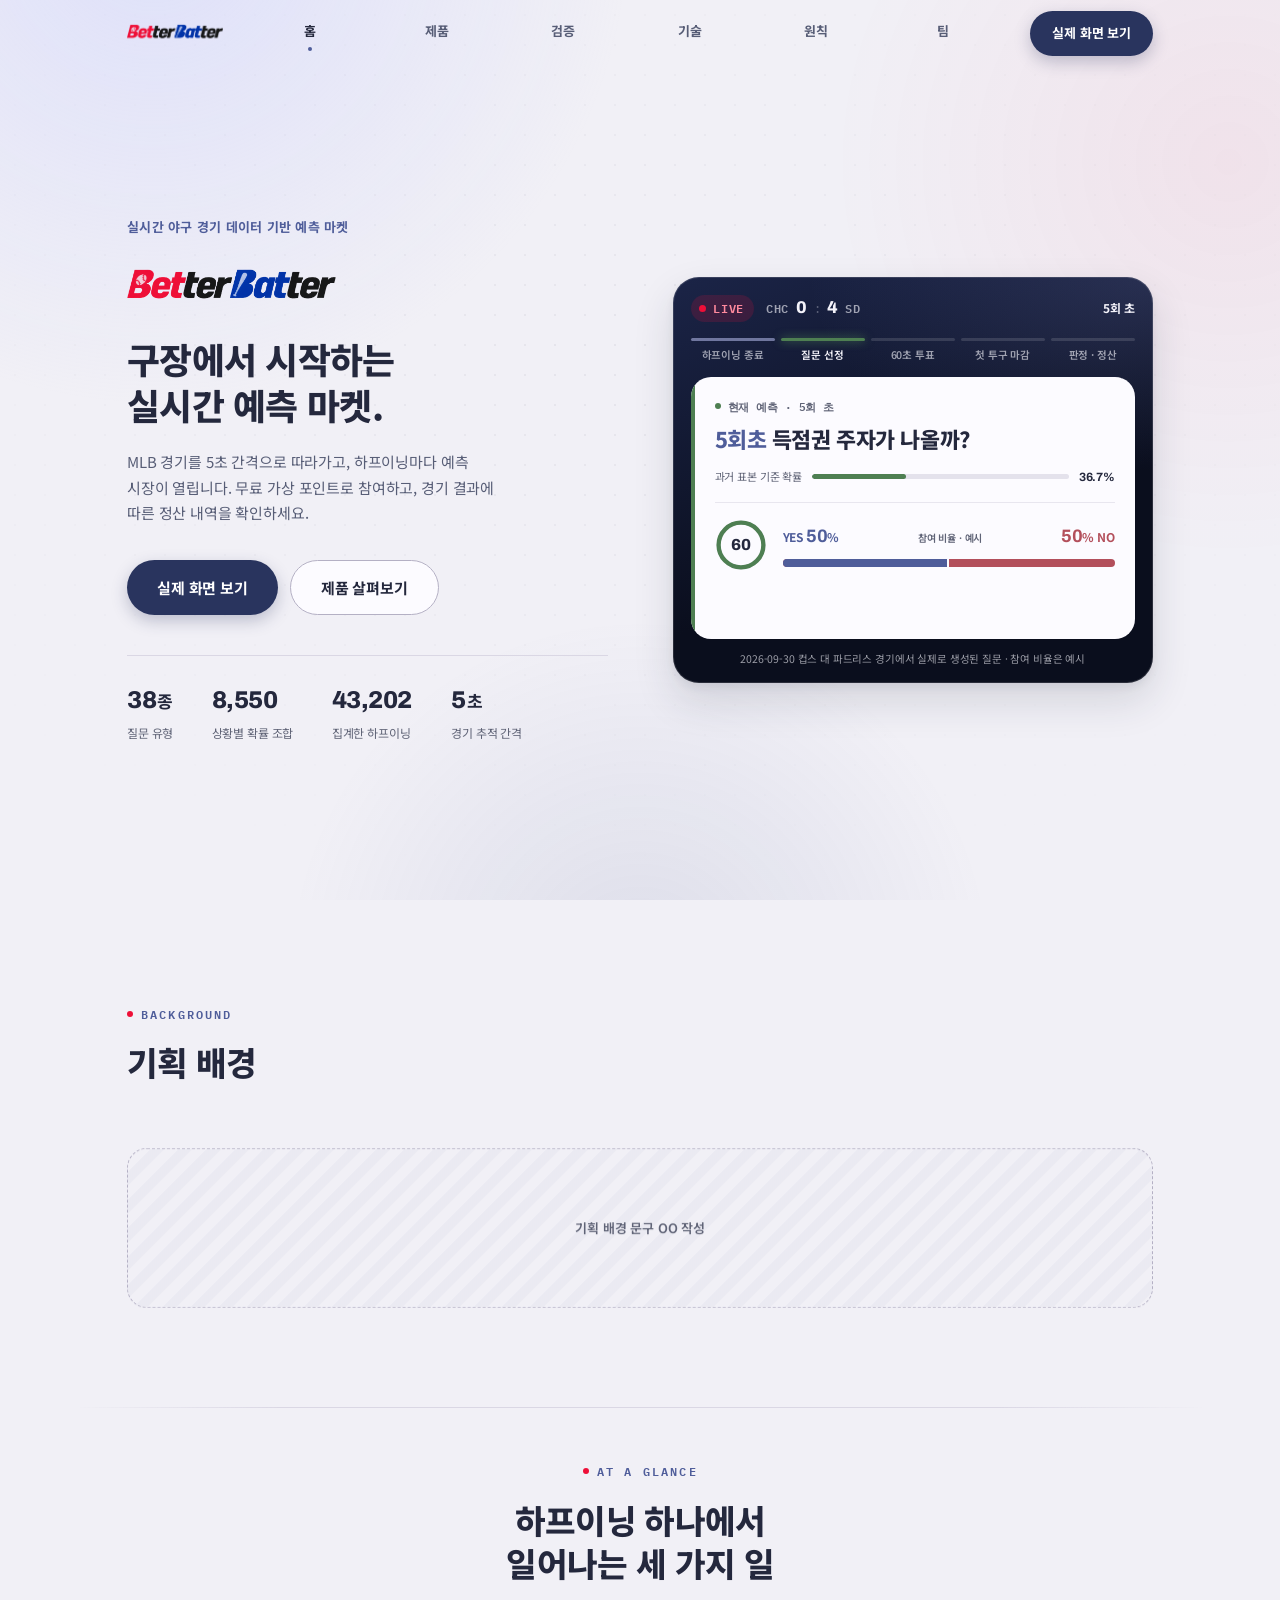
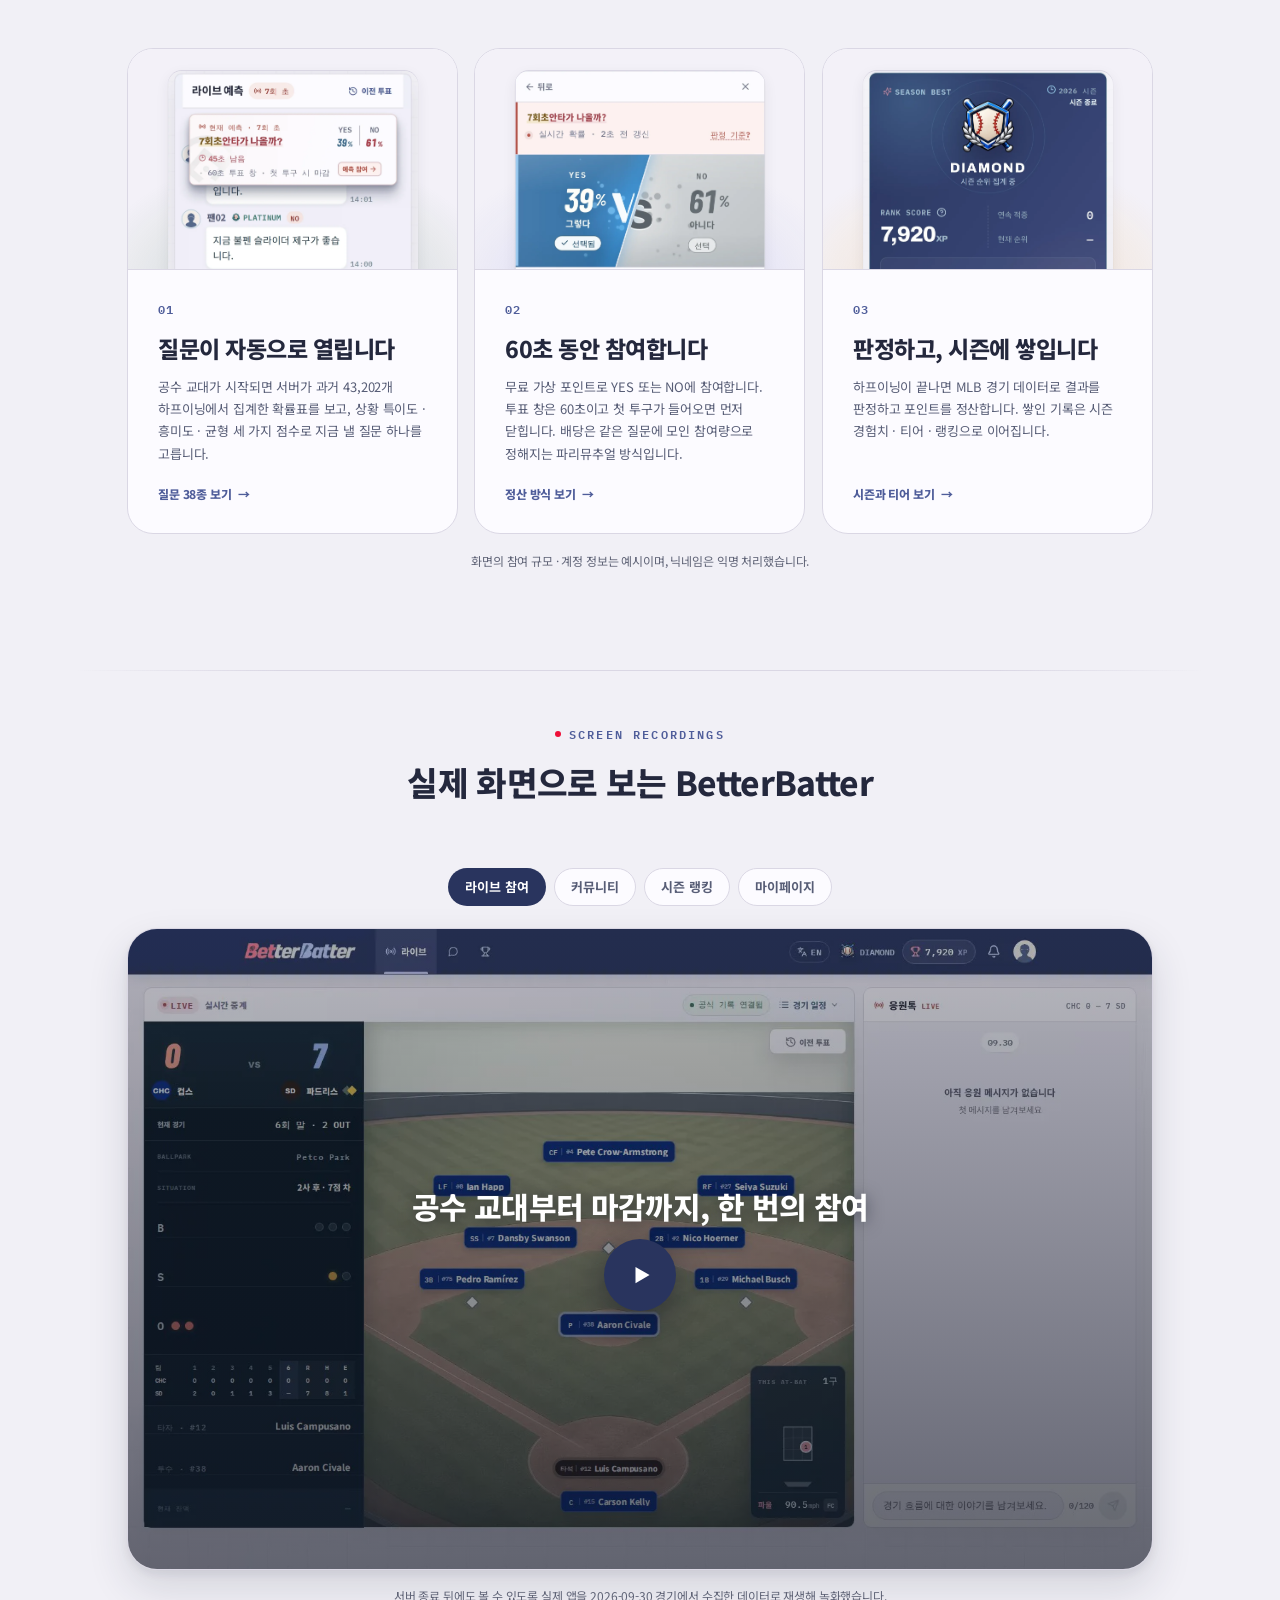
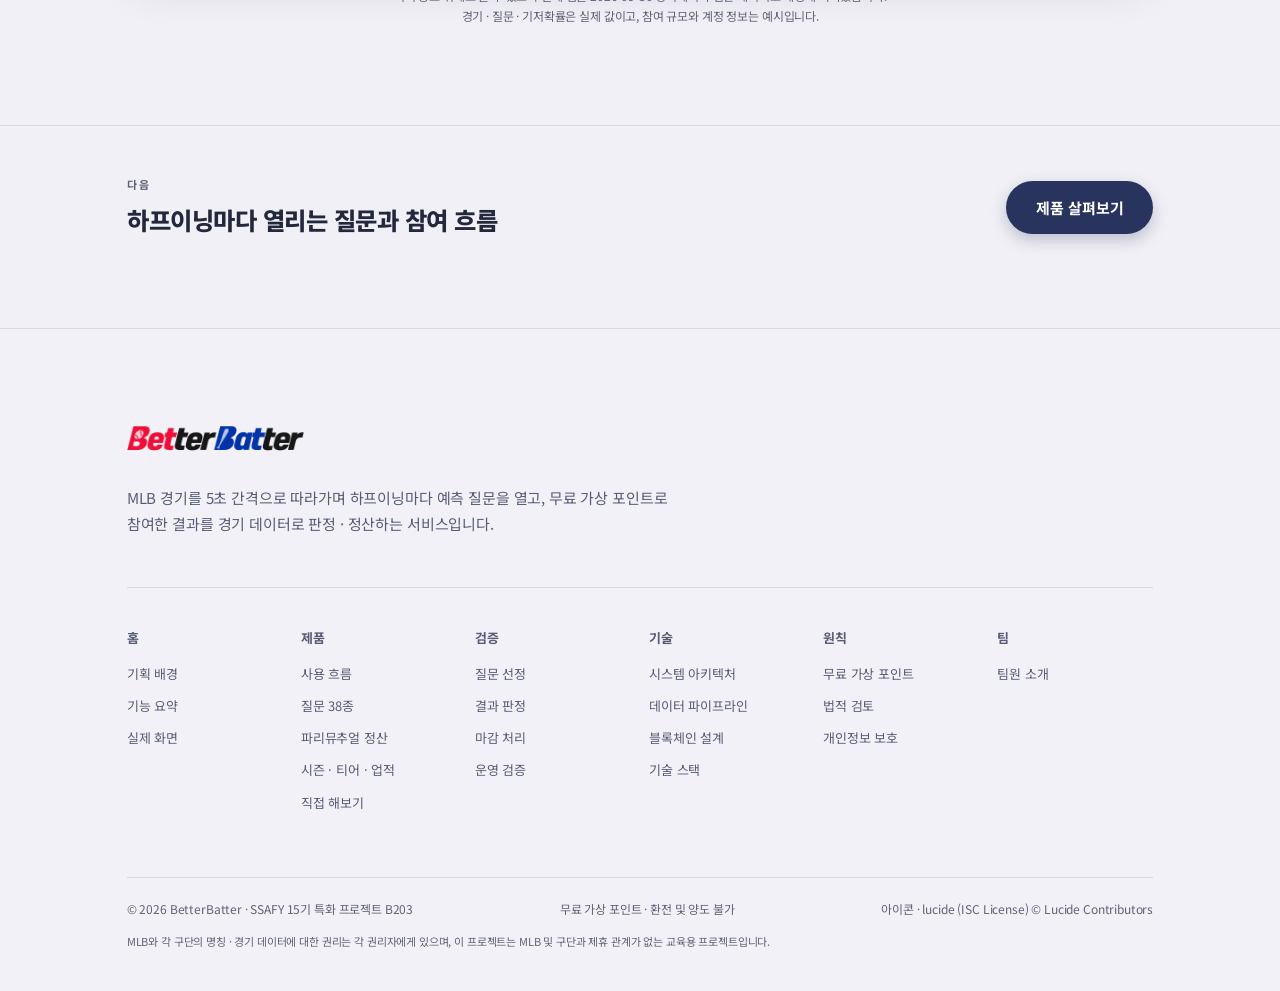
==== commit c295e4ee: "feat: 홈 페이지 히어로와 기능 요약, 실제 화면 영상 구성" ====
--- a/docs/index.html
+++ b/docs/index.html
@@ -39,6 +39,9 @@
   <link rel="stylesheet" href="css/base/03-motion.css">
   <link rel="stylesheet" href="css/base/04-components.css">
   <link rel="stylesheet" href="css/base/05-closing.css">
+  <link rel="stylesheet" href="css/pages/home/hero.css">
+  <link rel="stylesheet" href="css/pages/home/glance.css">
+  <link rel="stylesheet" href="css/pages/home/film.css">
 
   <script type="module" src="js/main.js"></script>
 
@@ -74,13 +77,37 @@
   <main class="page-main" id="main">
 
     <!-- ══════════════════════════════════════════════════════════
-         HERO — 3장에서 라이브 마켓 카드 재생기로 채운다
-         ══════════════════════════════════════════════════════════ -->
-    <section class="page-hero" id="top">
-      <div class="shell shell--wide" data-reveal-group="80">
-        <p class="page-hero__index" data-reveal="fade">실시간 야구 경기 데이터 기반 예측 마켓</p>
-        <h1 class="page-hero__title" data-reveal>BetterBatter</h1>
-        <div class="placeholder" data-reveal style="margin-top: 32px">히어로 — 3장에서 작성</div>
+         HERO — 서비스 선언 + 라이브 마켓 무대
+         문구는 앱 소개 화면(/about)과 같다. 무대는 js/pages/home/heroMarket.js가 그린다.
+         ══════════════════════════════════════════════════════════ -->
+    <section class="hero" id="top">
+      <div class="shell shell--wide">
+        <div class="hero__grid">
+
+          <div class="hero__copy" data-reveal-group="110">
+            <p class="hero__kicker" data-reveal="fade">실시간 야구 경기 데이터 기반 예측 마켓</p>
+            <h1 data-reveal>
+              <img class="hero__wordmark" src="assets/brand/wordmark.webp" alt="BetterBatter" width="1583" height="446">
+              <span class="hero__title">구장에서 시작하는<br>실시간 예측 마켓.</span>
+            </h1>
+            <p class="hero__lead" data-reveal>
+              MLB 경기를 5초 간격으로 따라가고, 하프이닝마다 예측 시장이 열립니다.
+              무료 가상 포인트로 참여하고, 경기 결과에 따른 정산 내역을 확인하세요.
+            </p>
+            <div class="hero__actions" data-reveal>
+              <a class="btn btn--solid btn--lg" href="#film">실제 화면 보기</a>
+              <a class="btn btn--outline btn--lg" href="product.html">제품 살펴보기</a>
+            </div>
+            <!-- 수치는 js/pages/home/home.data.js의 HERO_FACTS로 렌더 · 카운트업 -->
+            <div class="hero__facts" data-reveal="fade"></div>
+          </div>
+
+          <div class="hero__stage" data-reveal="scale">
+            <div class="stage" role="img"
+                 aria-label="하프이닝이 끝나면 질문이 열리고, 60초 동안 투표한 뒤 첫 투구에 마감되는 과정을 실제 경기에서 생성된 질문으로 재생하는 화면"></div>
+          </div>
+
+        </div>
       </div>
     </section>
 
@@ -94,23 +121,100 @@
       </div>
     </section>
 
+    <!-- ══════════════════════════════════════════════════════════
+         기능 요약 3장 — 자세한 내용은 제품 페이지에서
+         화면은 실제 앱을 수집 데이터로 띄워 캡처한 것 (assets/screens)
+         ══════════════════════════════════════════════════════════ -->
     <section class="section" id="glance">
       <div class="shell shell--wide">
-        <div class="section-head" data-reveal-group>
+
+        <div class="section-head section-head--center" data-reveal-group>
           <p class="eyebrow" data-reveal="fade">At a Glance</p>
-          <h2 class="section-title" data-reveal>기능 요약</h2>
-        </div>
-        <div class="placeholder" data-reveal>3장에서 작성</div>
-      </div>
-    </section>
-
-    <section class="section" id="film">
-      <div class="shell shell--wide">
-        <div class="section-head" data-reveal-group>
-          <p class="eyebrow" data-reveal="fade">Film</p>
-          <h2 class="section-title" data-reveal>소개 영상</h2>
-        </div>
-        <div class="placeholder" data-reveal>3장에서 작성</div>
+          <h2 class="section-title" data-reveal>하프이닝 하나에서<br>일어나는 세 가지 일</h2>
+        </div>
+
+        <div class="glance" data-reveal-group="90">
+          <a class="glance__card" href="product.html#questions" data-reveal style="--tone: var(--market-green)">
+            <span class="glance__shot"><img src="assets/screens/glance-questions.webp" alt="라이브 화면에 열린 예측 질문 카드" width="1170" height="1100" loading="lazy"></span>
+            <span class="glance__body">
+              <span class="glance__num">01</span>
+              <span class="glance__title">질문이 자동으로 열립니다</span>
+              <span class="glance__desc">
+                공수 교대가 시작되면 서버가 과거 43,202개 하프이닝에서 집계한 확률표를 보고,
+                상황 특이도 · 흥미도 · 균형 세 가지 점수로 지금 낼 질문 하나를 고릅니다.
+              </span>
+              <span class="glance__more">질문 38종 보기</span>
+            </span>
+          </a>
+
+          <a class="glance__card" href="product.html#payout" data-reveal style="--tone: var(--market-blue)">
+            <span class="glance__shot"><img src="assets/screens/glance-vote.webp" alt="YES 또는 NO를 고르고 참여 포인트를 정하는 참여 화면" width="1170" height="1100" loading="lazy"></span>
+            <span class="glance__body">
+              <span class="glance__num">02</span>
+              <span class="glance__title">60초 동안 참여합니다</span>
+              <span class="glance__desc">
+                무료 가상 포인트로 YES 또는 NO에 참여합니다. 투표 창은 60초이고 첫 투구가 들어오면
+                먼저 닫힙니다. 배당은 같은 질문에 모인 참여량으로 정해지는 파리뮤추얼 방식입니다.
+              </span>
+              <span class="glance__more">정산 방식 보기</span>
+            </span>
+          </a>
+
+          <a class="glance__card" href="product.html#season" data-reveal style="--tone: var(--market-gold)">
+            <span class="glance__shot"><img src="assets/screens/glance-season.webp" alt="시즌 티어와 랭킹 점수를 보여 주는 랭킹 화면" width="1170" height="1100" loading="lazy"></span>
+            <span class="glance__body">
+              <span class="glance__num">03</span>
+              <span class="glance__title">판정하고, 시즌에 쌓입니다</span>
+              <span class="glance__desc">
+                하프이닝이 끝나면 MLB 경기 데이터로 결과를 판정하고 포인트를 정산합니다.
+                쌓인 기록은 시즌 경험치 · 티어 · 랭킹으로 이어집니다.
+              </span>
+              <span class="glance__more">시즌과 티어 보기</span>
+            </span>
+          </a>
+        </div>
+
+        <p class="glance__note" data-reveal="fade">화면의 참여 규모 · 계정 정보는 예시이며, 닉네임은 익명 처리했습니다.</p>
+
+      </div>
+    </section>
+
+    <!-- ══════════════════════════════════════════════════════════
+         FILM — 실제 앱 화면 녹화
+         ══════════════════════════════════════════════════════════ -->
+    <section class="section film" id="film">
+      <div class="shell shell--wide">
+
+        <div class="section-head section-head--center" data-reveal-group>
+          <p class="eyebrow" data-reveal="fade">Screen Recordings</p>
+          <h2 class="section-title" data-reveal>실제 화면으로 보는 BetterBatter</h2>
+        </div>
+
+        <!-- 탭은 js/pages/home/film.js가 home.data.js의 FILMS로 만든다 -->
+        <div class="film__tabs" role="tablist" aria-label="영상 고르기" data-reveal="fade"></div>
+
+        <div class="film__frame" id="film-frame" data-reveal="scale">
+          <!-- preload="none" — 재생 버튼을 누르기 전까지 영상을 내려받지 않는다 -->
+          <video class="film__video" playsinline preload="none" muted></video>
+
+          <div class="film__cover">
+            <p class="film__cover-title"></p>
+            <button class="film__play" type="button" aria-label="영상 재생"></button>
+          </div>
+
+          <div class="film__controls">
+            <button class="film__ctrl" type="button" data-film-toggle aria-label="재생"></button>
+            <div class="film__bar"><div class="film__bar-fill"></div></div>
+            <span class="film__time">0:00 / 0:00</span>
+            <button class="film__ctrl" type="button" data-film-full aria-label="전체화면"></button>
+          </div>
+        </div>
+
+        <p class="film__note" data-reveal="fade">
+          서버 종료 뒤에도 볼 수 있도록 실제 앱을 2026-09-30 경기에서 수집한 데이터로 재생해 녹화했습니다.<br>
+          경기 · 질문 · 기저확률은 실제 값이고, 참여 규모와 계정 정보는 예시입니다.
+        </p>
+
       </div>
     </section>
 
--- a/docs/css/base/00-tokens.css
+++ b/docs/css/base/00-tokens.css
@@ -89,6 +89,7 @@
   --color-on-stage: #f4f3fa;
   --color-on-stage-dim: rgba(244, 243, 250, 0.62);
   --color-on-stage-line: rgba(255, 255, 255, 0.13);
+  --color-signal-on-stage: #ff8a9d; /* 어두운 무대 위 LIVE 글자 — 로고 레드를 밝혀 대비 확보 */
 
   /* 마켓 카드 톤 — 서버 응답의 tone 값(coral · blue · green · gold)과 1:1 */
   --market-coral: var(--tone-coral);
--- a/docs/css/pages/home/hero.css
+++ b/docs/css/pages/home/hero.css
@@ -0,0 +1,487 @@
+/* ==========================================================================
+   pages/home/hero.css — 첫 화면
+   왼쪽에 서비스 선언, 오른쪽에 실제 질문이 열리고 닫히는 "라이브 마켓 무대".
+   무대의 색은 앱의 라이브 화면(어두운 구장 패널 + 밝은 예측 카드)을 따른다.
+   동작: js/pages/home/heroMarket.js · heroFacts.js
+   ========================================================================== */
+
+.hero {
+  position: relative;
+  min-height: min(100svh, 940px);
+  padding-top: calc(var(--nav-height) + clamp(48px, 8vh, 104px));
+  padding-bottom: clamp(72px, 9vh, 128px);
+  display: flex;
+  align-items: center;
+}
+
+.hero__grid {
+  display: grid;
+  grid-template-columns: minmax(0, 1fr) minmax(0, 1fr);
+  gap: clamp(40px, 5vw, 76px);
+  align-items: center;
+  width: 100%;
+}
+
+/* --------------------------------------------------------------------------
+   왼쪽 — 서비스 선언 (문구는 앱 소개 화면 /about 과 같다)
+   -------------------------------------------------------------------------- */
+.hero__kicker {
+  margin-bottom: 22px;
+  font-size: var(--font-label);
+  font-weight: 700;
+  letter-spacing: 0.02em;
+  color: var(--color-text-accent);
+}
+
+.hero__wordmark {
+  height: clamp(40px, 4.6vw, 62px);
+  width: auto;
+  margin-bottom: 18px;
+}
+
+.hero__title {
+  display: block;
+  font-size: clamp(26px, 2.8vw, 38px);
+  font-weight: 800;
+  line-height: 1.28;
+  letter-spacing: var(--tracking-tight);
+  color: var(--color-text-primary);
+}
+
+.hero__lead {
+  margin-top: 22px;
+  max-width: 46ch;
+  font-size: var(--font-lead);
+  line-height: var(--leading-relaxed);
+  color: var(--color-text-secondary);
+}
+
+.hero__actions {
+  margin-top: 34px;
+  display: flex;
+  flex-wrap: wrap;
+  gap: 12px;
+}
+
+/* 하단 요약 수치 */
+.hero__facts {
+  margin-top: 40px;
+  padding-top: 26px;
+  border-top: 1px solid var(--color-border);
+  display: grid;
+  grid-template-columns: repeat(4, auto);
+  justify-content: start;
+  gap: 14px clamp(24px, 3vw, 40px);
+}
+
+.hero__fact-value {
+  font-size: clamp(20px, 1.9vw, 26px);
+  font-weight: 800;
+  color: var(--color-text-primary);
+}
+
+.hero__fact-suffix {
+  margin-left: 1px;
+  font-family: var(--font-family);
+  font-size: 0.7em;
+  font-weight: 700;
+}
+
+.hero__fact-label {
+  margin-top: 4px;
+  font-size: var(--font-caption);
+  color: var(--color-text-tertiary);
+}
+
+/* --------------------------------------------------------------------------
+   오른쪽 — 라이브 마켓 무대
+   -------------------------------------------------------------------------- */
+.hero__stage {
+  display: flex;
+  justify-content: center;
+}
+
+.stage {
+  --tone: var(--market-coral);
+  position: relative;
+  width: min(480px, 100%);
+  padding: 18px 18px 16px;
+  border-radius: var(--radius-xl);
+  background:
+    radial-gradient(120% 80% at 100% 0%, rgba(139, 149, 224, 0.18), transparent 60%),
+    linear-gradient(160deg, var(--stage-ink-3), var(--stage-ink) 62%);
+  color: var(--color-on-stage);
+  box-shadow: var(--shadow-float), inset 0 0 0 1px var(--color-on-stage-line);
+}
+
+/* 윗줄 — LIVE · 점수 · 이닝 */
+.stage__top {
+  display: flex;
+  align-items: center;
+  gap: 12px;
+  font-family: var(--font-mono);
+  font-size: var(--font-caption);
+}
+
+.stage__live {
+  display: inline-flex;
+  align-items: center;
+  gap: 7px;
+  padding: 4px 10px 4px 8px;
+  border-radius: var(--radius-pill);
+  background: rgba(238, 15, 56, 0.16);
+  color: var(--color-signal-on-stage);
+  font-weight: 600;
+  letter-spacing: 0.08em;
+}
+
+.stage__live-dot {
+  width: 7px;
+  height: 7px;
+  border-radius: 50%;
+  background: var(--brand-red);
+  animation: pulse-ring 2s var(--ease-out) infinite;
+}
+
+.stage__score {
+  display: inline-flex;
+  align-items: baseline;
+  gap: 7px;
+  color: var(--color-on-stage-dim);
+}
+
+.stage__score b {
+  font-weight: 600;
+  letter-spacing: 0.04em;
+}
+
+.stage__score .num {
+  font-size: 17px;
+  font-weight: 800;
+  color: var(--color-on-stage);
+}
+
+.stage__score i {
+  font-style: normal;
+  opacity: 0.5;
+}
+
+.stage__inning {
+  margin-left: auto;
+  font-family: var(--font-family);
+  font-weight: 700;
+  color: var(--color-on-stage);
+}
+
+/* 다섯 단계 — 마켓 생애주기 */
+.stage__steps {
+  margin-top: 16px;
+  display: grid;
+  grid-template-columns: repeat(5, minmax(0, 1fr));
+  gap: 6px;
+}
+
+.stage__step {
+  display: grid;
+  gap: 7px;
+  font-size: 10.5px;
+  font-weight: 600;
+  line-height: 1.3;
+  color: var(--color-on-stage-dim);
+  text-align: center;
+  transition: color var(--duration-base) var(--ease-out);
+}
+
+.stage__step-dot {
+  height: 3px;
+  border-radius: var(--radius-pill);
+  background: var(--color-on-stage-line);
+  transition: background var(--duration-base) var(--ease-out);
+}
+
+.stage__step.is-done .stage__step-dot {
+  background: rgba(200, 206, 255, 0.5);
+}
+
+.stage__step.is-now {
+  color: var(--color-on-stage);
+}
+
+.stage__step.is-now .stage__step-dot {
+  background: var(--tone);
+  box-shadow: 0 0 10px var(--tone);
+}
+
+/* 예측 카드 — 앱의 라이브 예측 카드처럼 밝은 면 */
+.stage__card {
+  position: relative;
+  margin-top: 16px;
+  min-height: 262px;
+  border-radius: var(--radius-lg);
+  background: var(--color-surface);
+  color: var(--color-text-primary);
+  overflow: hidden;
+}
+
+/* 톤 막대 — 카드 왼쪽 가장자리 */
+.stage__card::before {
+  content: "";
+  position: absolute;
+  inset: 0 auto 0 0;
+  width: 4px;
+  background: var(--tone);
+}
+
+/* 공수 교대 — 0단계에서만 보인다 */
+.stage__switch {
+  position: absolute;
+  inset: 0;
+  display: flex;
+  align-items: center;
+  justify-content: center;
+  gap: 10px;
+  font-size: var(--font-label);
+  font-weight: 600;
+  color: var(--color-text-secondary);
+  opacity: 0;
+  transition: opacity var(--duration-base) var(--ease-out);
+  pointer-events: none;
+}
+
+.stage__spinner {
+  width: 16px;
+  height: 16px;
+  border-radius: 50%;
+  border: 2px solid var(--color-border);
+  border-top-color: var(--tone);
+  animation: spin 0.9s linear infinite;
+}
+
+.stage[data-phase="0"] .stage__switch {
+  opacity: 1;
+}
+
+.stage__market {
+  padding: 20px 20px 18px 24px;
+  transition: opacity var(--duration-base) var(--ease-out), transform var(--duration-slow) var(--ease-out);
+}
+
+.stage[data-phase="0"] .stage__market {
+  opacity: 0;
+  transform: translateY(8px);
+}
+
+.stage__eyebrow {
+  display: flex;
+  align-items: center;
+  gap: 7px;
+  font-family: var(--font-mono);
+  font-size: var(--font-micro);
+  font-weight: 600;
+  color: var(--color-text-tertiary);
+}
+
+.stage__eyebrow-dot {
+  width: 6px;
+  height: 6px;
+  border-radius: 50%;
+  background: var(--tone);
+}
+
+.stage__question {
+  margin-top: 10px;
+  font-size: clamp(19px, 1.7vw, 23px);
+  font-weight: 800;
+  line-height: 1.35;
+  letter-spacing: var(--tracking-tight);
+}
+
+.stage__q-context {
+  color: var(--color-text-accent);
+}
+
+/* 기저확률 — 과거 하프이닝 표본에서 이 상황의 YES 비율 */
+.stage__base {
+  margin-top: 14px;
+  display: grid;
+  grid-template-columns: auto minmax(0, 1fr) auto;
+  align-items: center;
+  gap: 10px;
+  font-size: var(--font-micro);
+  color: var(--color-text-tertiary);
+}
+
+.stage__base-bar {
+  height: 5px;
+  border-radius: var(--radius-pill);
+  background: var(--color-surface-sunken);
+  overflow: hidden;
+}
+
+.stage__base-bar i {
+  display: block;
+  height: 100%;
+  width: 0;
+  border-radius: inherit;
+  background: var(--tone);
+  transition: width 900ms var(--ease-out);
+}
+
+.stage__base b {
+  font-size: var(--font-caption);
+  color: var(--color-text-primary);
+}
+
+/* 투표 — 카운트다운 링 + YES/NO 참여 막대 */
+.stage__vote {
+  margin-top: 16px;
+  padding-top: 16px;
+  border-top: 1px solid var(--color-divider);
+  display: grid;
+  grid-template-columns: auto minmax(0, 1fr);
+  align-items: center;
+  gap: 16px;
+  transition: opacity var(--duration-base) var(--ease-out);
+}
+
+.stage[data-phase="1"] .stage__vote {
+  opacity: 0.35;
+}
+
+.stage__timer {
+  position: relative;
+  width: 52px;
+  height: 52px;
+}
+
+.stage__timer svg {
+  width: 100%;
+  height: 100%;
+  transform: rotate(-90deg);
+}
+
+.stage__timer circle {
+  fill: none;
+  stroke-width: 3;
+}
+
+.stage__timer-track {
+  stroke: var(--color-surface-sunken);
+}
+
+.stage__timer-ring {
+  stroke: var(--tone);
+  stroke-linecap: round;
+  stroke-dasharray: 97.4;
+  stroke-dashoffset: 0;
+}
+
+.stage__timer .num {
+  position: absolute;
+  inset: 0;
+  display: grid;
+  place-items: center;
+  font-size: 16px;
+  font-weight: 800;
+}
+
+.stage__pool-labels {
+  display: flex;
+  align-items: baseline;
+  justify-content: space-between;
+  gap: 8px;
+  font-size: var(--font-caption);
+  font-weight: 700;
+}
+
+.stage__yes {
+  color: var(--vote-yes);
+}
+
+.stage__no {
+  color: var(--vote-no);
+}
+
+.stage__yes b,
+.stage__no b {
+  font-size: 18px;
+}
+
+.stage__pool-note {
+  font-size: 10px;
+  font-weight: 600;
+  color: var(--color-text-tertiary);
+}
+
+.stage__pool-bar {
+  margin-top: 8px;
+  height: 8px;
+  border-radius: var(--radius-pill);
+  background: var(--vote-no);
+  overflow: hidden;
+}
+
+.stage__pool-bar i {
+  display: block;
+  height: 100%;
+  width: 50%;
+  background: var(--vote-yes);
+  border-right: 2px solid var(--color-surface);
+}
+
+/* 상태 한 줄 — 단계마다 문구가 바뀐다 */
+.stage__status {
+  margin-top: 14px;
+  min-height: 2.9em;
+  font-size: var(--font-caption);
+  line-height: 1.45;
+  color: var(--color-text-secondary);
+}
+
+.stage[data-phase="3"] .stage__status,
+.stage[data-phase="4"] .stage__status {
+  color: var(--color-text-primary);
+  font-weight: 600;
+}
+
+/* 마감 뒤에는 투표 칸을 흐리게 */
+.stage[data-phase="3"] .stage__vote,
+.stage[data-phase="4"] .stage__vote {
+  opacity: 0.55;
+}
+
+.stage__source {
+  margin-top: 12px;
+  font-size: 10.5px;
+  line-height: 1.5;
+  color: var(--color-on-stage-dim);
+  text-align: center;
+}
+
+/* --------------------------------------------------------------------------
+   반응형
+   -------------------------------------------------------------------------- */
+@media (max-width: 1024px) {
+  .hero__grid {
+    grid-template-columns: minmax(0, 1fr);
+    gap: 52px;
+  }
+}
+
+@media (max-width: 560px) {
+  .hero__facts {
+    grid-template-columns: repeat(2, auto);
+  }
+
+  .stage {
+    padding: 14px 12px 12px;
+  }
+
+  .stage__step {
+    font-size: 9.5px;
+  }
+
+  .stage__market {
+    padding: 18px 16px 16px 20px;
+  }
+}
--- a/docs/css/pages/home/glance.css
+++ b/docs/css/pages/home/glance.css
@@ -0,0 +1,117 @@
+/* ==========================================================================
+   pages/home/glance.css — 홈: 기능 요약 3장
+   제품 페이지로 넘어가는 미리보기 카드. 카드 자체가 링크다.
+   위쪽에 실제 앱 화면(모바일 캡처)을 잘라 보여 준다.
+   ========================================================================== */
+
+.glance {
+  display: grid;
+  grid-template-columns: repeat(auto-fit, minmax(min(100%, 300px), 1fr));
+  gap: 16px;
+}
+
+.glance__card {
+  --tone: var(--market-coral);
+  position: relative;
+  display: flex;
+  flex-direction: column;
+  border-radius: var(--radius-xl);
+  border: 1px solid var(--color-border);
+  background: var(--color-surface);
+  overflow: hidden;
+  transition: border-color var(--duration-base) var(--ease-out), box-shadow var(--duration-base) var(--ease-out),
+    transform var(--duration-base) var(--ease-out);
+}
+
+.glance__card:hover {
+  border-color: var(--color-primary-soft);
+  box-shadow: var(--shadow-raised);
+  transform: translateY(-2px);
+}
+
+/* 실제 화면 — 톤 색이 깔린 면 위에 폰 화면 일부만 보인다.
+   카드가 링크(<a>)라 안쪽은 모두 <span>이다 — 블록으로 보일 것은 display를 준다. */
+.glance__shot {
+  position: relative;
+  display: block;
+  height: 220px;
+  padding: 22px 22px 0;
+  background:
+    radial-gradient(90% 90% at 50% 110%, color-mix(in srgb, var(--tone) 28%, transparent), transparent 70%),
+    var(--color-surface-tint);
+  overflow: hidden;
+}
+
+.glance__shot img {
+  display: block;
+  width: min(250px, 100%);
+  height: auto; /* width · height 속성이 있으므로 비율을 지키려면 auto가 필요하다 */
+  margin: 0 auto;
+  border-radius: 14px 14px 0 0;
+  box-shadow: 0 -1px 0 var(--color-border), var(--shadow-card);
+  transition: transform var(--duration-slow) var(--ease-out);
+}
+
+.glance__card:hover .glance__shot img {
+  transform: translateY(-6px);
+}
+
+.glance__body {
+  display: flex;
+  flex: 1;
+  flex-direction: column;
+  padding: clamp(22px, 2.6vw, 30px);
+  border-top: 1px solid var(--color-border);
+}
+
+.glance__num {
+  font-family: var(--font-mono);
+  font-size: var(--font-caption);
+  font-weight: 600;
+  letter-spacing: 0.1em;
+  color: var(--color-text-accent);
+}
+
+.glance__title {
+  display: block;
+  margin-top: 12px;
+  font-size: clamp(19px, 1.9vw, 23px);
+  font-weight: 800;
+  letter-spacing: var(--tracking-tight);
+  color: var(--color-text-primary);
+}
+
+.glance__desc {
+  display: block;
+  margin-top: 10px;
+  font-size: var(--font-label);
+  line-height: var(--leading-relaxed);
+  color: var(--color-text-secondary);
+}
+
+.glance__more {
+  margin-top: auto;
+  padding-top: 20px;
+  display: inline-flex;
+  align-items: center;
+  gap: 6px;
+  font-size: var(--font-caption);
+  font-weight: 800;
+  color: var(--color-text-accent);
+  transition: gap var(--duration-fast) var(--ease-out);
+}
+
+.glance__more::after {
+  content: "→";
+}
+
+.glance__card:hover .glance__more {
+  gap: 10px;
+}
+
+.glance__note {
+  margin-top: 18px;
+  font-size: var(--font-caption);
+  color: var(--color-text-tertiary);
+  text-align: center;
+}
--- a/docs/css/pages/home/film.css
+++ b/docs/css/pages/home/film.css
@@ -0,0 +1,210 @@
+/* ==========================================================================
+   pages/home/film.css — 소개 영상
+   실제 앱 화면을 녹화한 영상 네 편. 탭으로 바꿔 보고, 누르면 재생한다.
+   포스터는 영상의 한 장면(WebP)이고, 영상은 재생을 누르기 전까지 내려받지 않는다.
+   동작: js/pages/home/film.js
+   ========================================================================== */
+
+.film__tabs {
+  display: flex;
+  flex-wrap: wrap;
+  justify-content: center;
+  gap: 8px;
+  margin-bottom: 22px;
+}
+
+.film__tab {
+  padding: 8px 16px;
+  border-radius: var(--radius-pill);
+  border: 1px solid var(--color-border);
+  background: var(--color-surface);
+  font-size: var(--font-label);
+  font-weight: 700;
+  color: var(--color-text-secondary);
+  transition: border-color var(--duration-fast) var(--ease-out), background var(--duration-fast) var(--ease-out),
+    color var(--duration-fast) var(--ease-out);
+}
+
+.film__tab:hover {
+  border-color: var(--color-primary);
+  color: var(--color-text-primary);
+}
+
+.film__tab[aria-selected="true"] {
+  border-color: transparent;
+  background: var(--color-action);
+  color: var(--color-text-on-primary);
+}
+
+/* 틀 — 데스크톱 녹화본은 1440×900(16:10), 모바일 녹화본은 390×844 세로 */
+.film__frame {
+  position: relative;
+  margin-inline: auto;
+  overflow: hidden;
+  border-radius: clamp(var(--radius-lg), 2.4vw, 30px);
+  border: 1px solid var(--color-border);
+  background: var(--color-surface-tint);
+  box-shadow: var(--shadow-float);
+  aspect-ratio: 16 / 10;
+}
+
+.film__frame[data-kind="m"] {
+  width: min(100%, 360px);
+  aspect-ratio: 390 / 844;
+}
+
+.film__video {
+  width: 100%;
+  height: 100%;
+  object-fit: cover;
+  background: var(--color-surface-tint);
+}
+
+/* 재생 전 덮개 — 포스터 위에 옅은 막과 제목 · 재생 버튼 */
+.film__cover {
+  position: absolute;
+  inset: 0;
+  display: grid;
+  place-items: center;
+  align-content: center;
+  gap: 14px;
+  padding-inline: clamp(18px, 5vw, 48px);
+  background: linear-gradient(180deg, rgba(10, 14, 29, 0.28), rgba(10, 14, 29, 0.62));
+  color: var(--color-text-on-primary);
+  text-align: center;
+  transition: opacity var(--duration-slow) var(--ease-out);
+}
+
+.film__frame.is-playing .film__cover {
+  opacity: 0;
+  pointer-events: none;
+}
+
+.film__cover-title {
+  font-size: clamp(17px, 2.6vw, 30px);
+  font-weight: 800;
+  line-height: var(--leading-tight);
+  letter-spacing: var(--tracking-tight);
+  text-wrap: balance;
+  text-shadow: 0 2px 16px rgba(10, 14, 29, 0.5);
+}
+
+.film__play {
+  width: 72px;
+  height: 72px;
+  border-radius: 50%;
+  display: grid;
+  place-items: center;
+  background: var(--color-action);
+  color: var(--color-text-on-primary);
+  box-shadow: 0 10px 34px rgba(10, 14, 29, 0.45);
+  transition: transform var(--duration-base) var(--ease-spring), background var(--duration-fast);
+}
+
+.film__play:hover {
+  transform: scale(1.07);
+  background: var(--color-action-hover);
+}
+
+.film__play svg {
+  width: 26px;
+  height: 26px;
+  margin-left: 3px; /* 삼각형 시각 중심 보정 */
+  fill: currentColor;
+  stroke: none;
+}
+
+/* 재생 중 하단 컨트롤 — 마우스를 올리거나 포커스가 닿으면 나타난다 */
+.film__controls {
+  position: absolute;
+  inset: auto 0 0;
+  display: flex;
+  align-items: center;
+  gap: 14px;
+  padding: 16px 20px;
+  background: linear-gradient(to top, rgba(10, 14, 29, 0.72), transparent);
+  color: var(--color-text-on-primary);
+  opacity: 0;
+  transform: translateY(8px);
+  transition: opacity var(--duration-base) var(--ease-out), transform var(--duration-base) var(--ease-out);
+}
+
+.film__frame.is-playing:hover .film__controls,
+.film__frame.is-playing:focus-within .film__controls {
+  opacity: 1;
+  transform: none;
+}
+
+/* 터치 기기에는 hover가 없으므로 재생 중이면 늘 보인다 */
+@media (hover: none) {
+  .film__frame.is-playing .film__controls {
+    opacity: 1;
+    transform: none;
+  }
+}
+
+.film__ctrl {
+  width: 36px;
+  height: 36px;
+  border-radius: 50%;
+  display: grid;
+  place-items: center;
+  background: rgba(255, 255, 255, 0.18);
+  backdrop-filter: blur(6px);
+  -webkit-backdrop-filter: blur(6px);
+  color: var(--color-text-on-primary);
+  flex-shrink: 0;
+  transition: background var(--duration-fast);
+}
+
+.film__ctrl:hover {
+  background: rgba(255, 255, 255, 0.32);
+}
+
+.film__ctrl svg {
+  width: 15px;
+  height: 15px;
+}
+
+.film__bar {
+  flex: 1;
+  height: 4px;
+  border-radius: var(--radius-pill);
+  background: rgba(255, 255, 255, 0.26);
+  cursor: pointer;
+}
+
+.film__bar-fill {
+  height: 100%;
+  width: 0;
+  border-radius: inherit;
+  background: var(--color-primary-soft);
+}
+
+.film__time {
+  font-family: var(--font-mono);
+  font-size: var(--font-micro);
+  font-variant-numeric: tabular-nums;
+  color: rgba(255, 255, 255, 0.85);
+  flex-shrink: 0;
+}
+
+.film__note {
+  margin-top: 16px;
+  font-size: var(--font-caption);
+  line-height: var(--leading-relaxed);
+  color: var(--color-text-tertiary);
+  text-align: center;
+}
+
+@media (max-width: 560px) {
+  .film__play {
+    width: 56px;
+    height: 56px;
+  }
+
+  .film__controls {
+    gap: 10px;
+    padding: 12px 14px;
+  }
+}
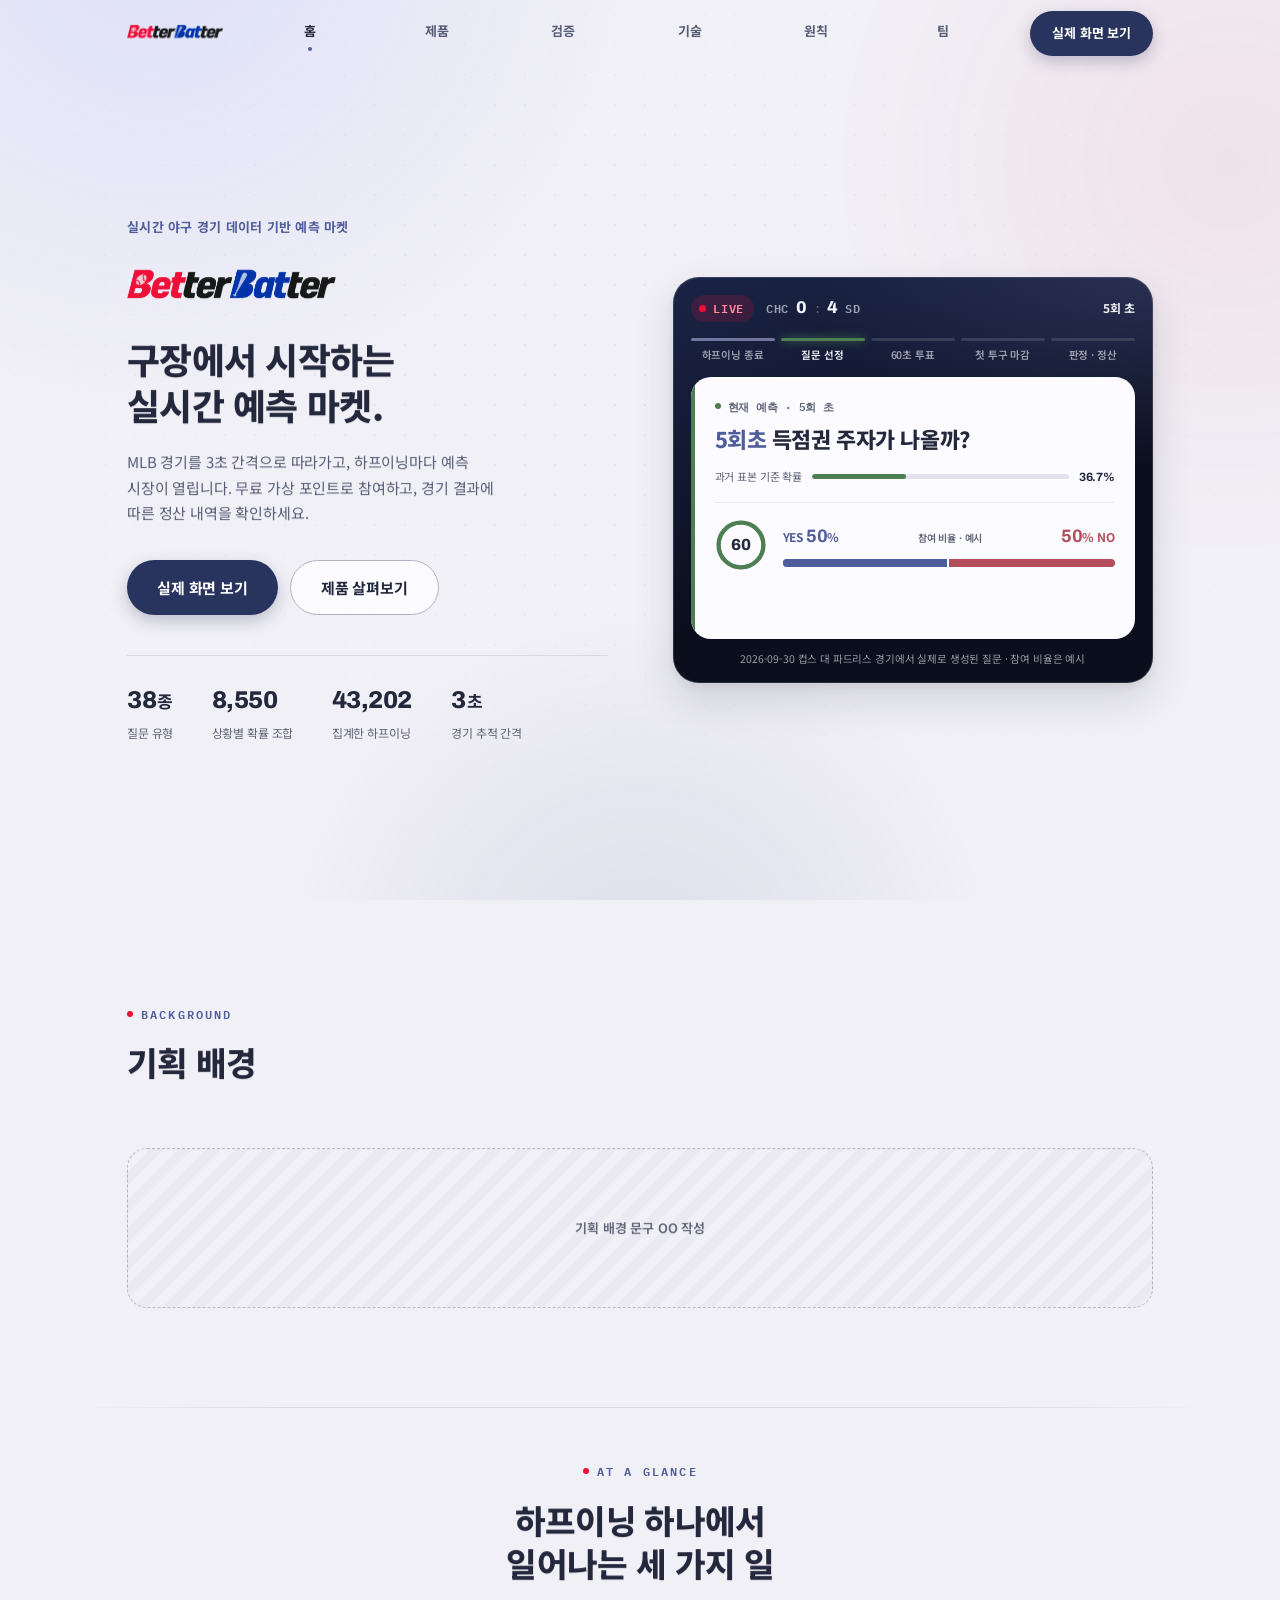
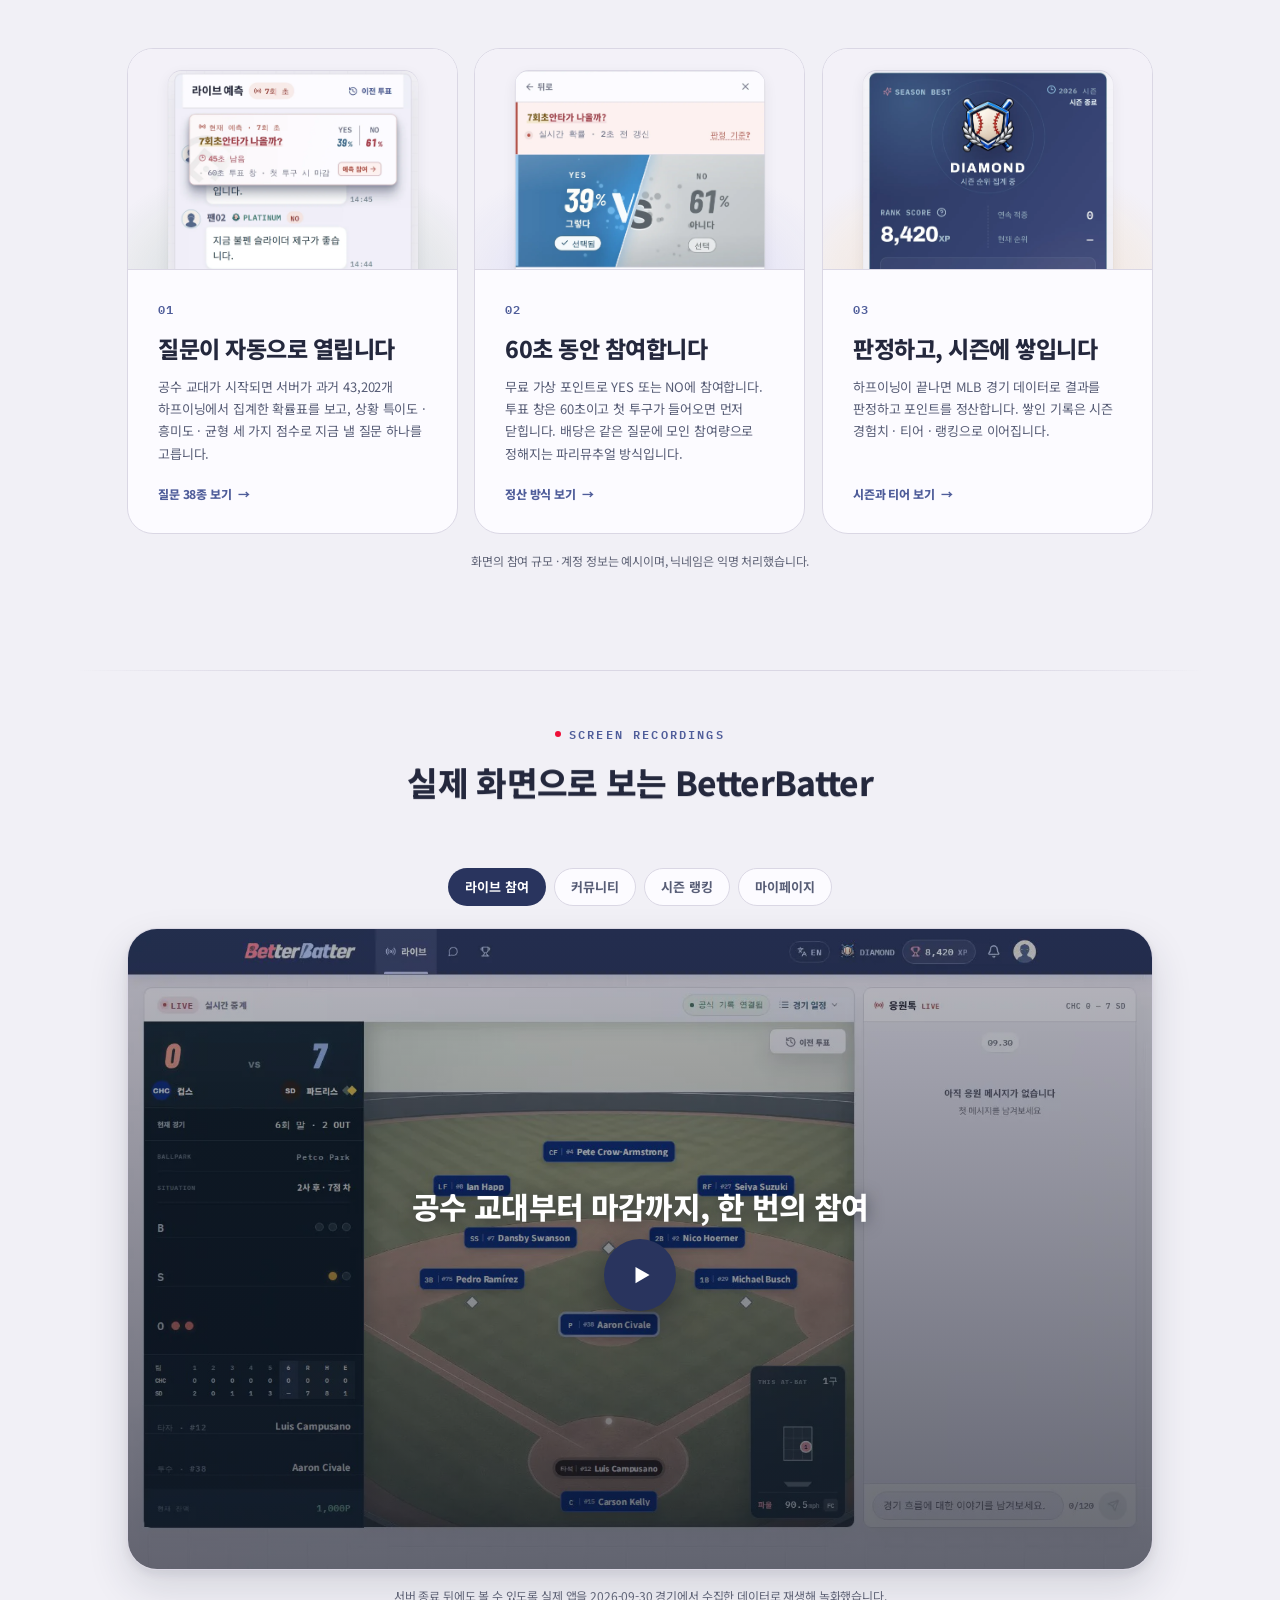
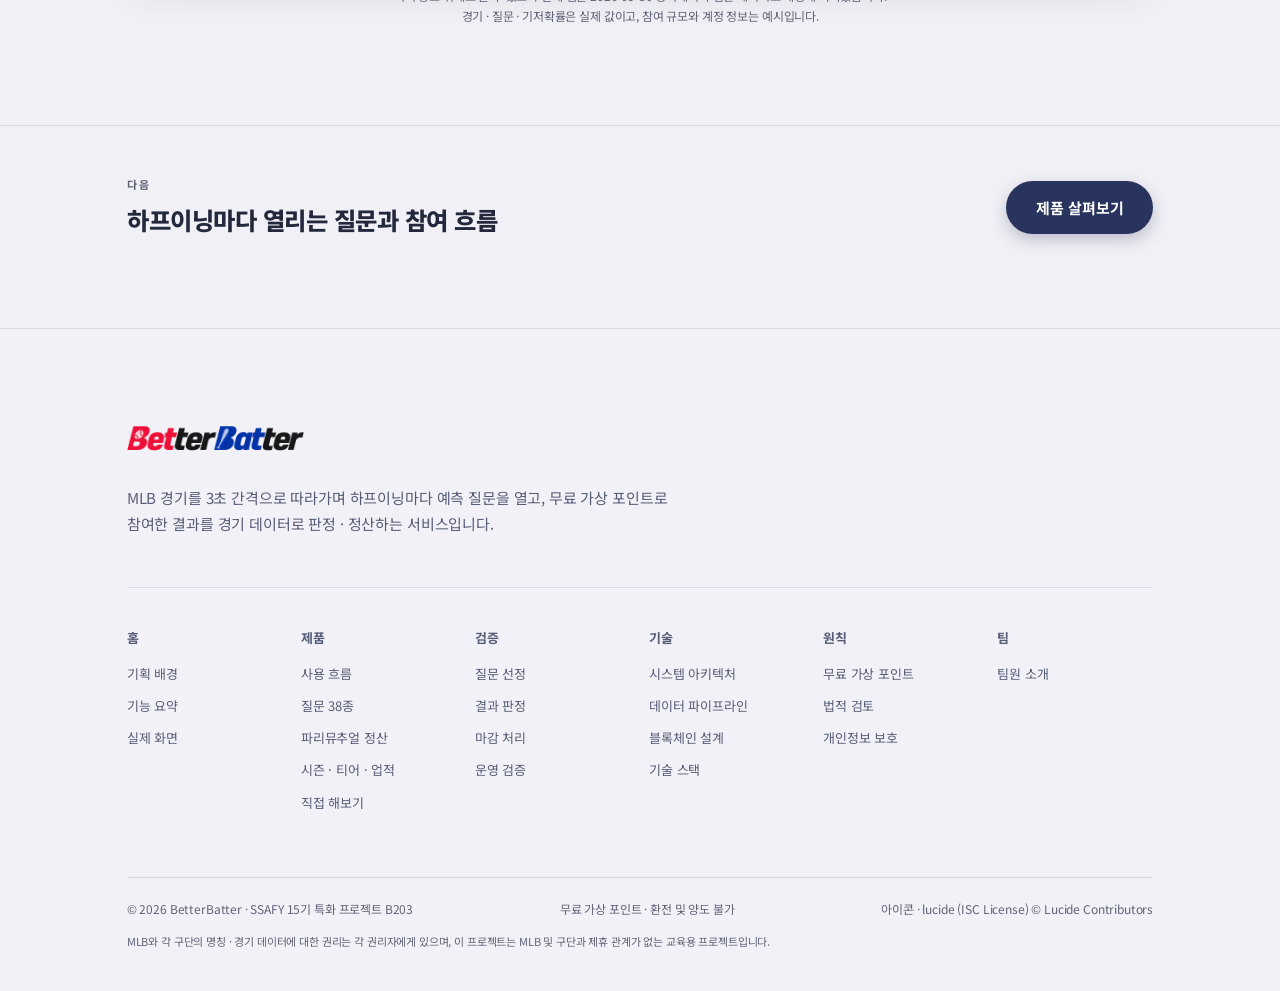
==== commit 388eca27: "fix: 경기 추적 간격 표기를 실제 설정값 3초로 수정" ====
--- a/docs/index.html
+++ b/docs/index.html
@@ -6,7 +6,7 @@
   <meta name="theme-color" content="#F1F0F6">
 
   <title>BetterBatter — 실시간 야구 경기 데이터 기반 예측 마켓</title>
-  <meta name="description" content="MLB 경기를 5초 간격으로 따라가며 하프이닝마다 예측 질문을 열고, 무료 가상 포인트로 참여한 결과를 경기 데이터로 판정 · 정산하는 서비스입니다.">
+  <meta name="description" content="MLB 경기를 3초 간격으로 따라가며 하프이닝마다 예측 질문을 열고, 무료 가상 포인트로 참여한 결과를 경기 데이터로 판정 · 정산하는 서비스입니다.">
   <meta name="author" content="BetterBatter · SSAFY 15기 B203">
 
   <!-- 공유 카드 (Open Graph / Twitter)
@@ -14,7 +14,7 @@
        주소가 바뀌면 6개 문서의 이 블록을 함께 고친다. -->
   <meta property="og:type" content="website">
   <meta property="og:title" content="BetterBatter — 실시간 야구 경기 데이터 기반 예측 마켓">
-  <meta property="og:description" content="MLB 경기를 5초 간격으로 따라가며 하프이닝마다 예측 질문을 열고, 무료 가상 포인트로 참여한 결과를 경기 데이터로 판정 · 정산하는 서비스입니다.">
+  <meta property="og:description" content="MLB 경기를 3초 간격으로 따라가며 하프이닝마다 예측 질문을 열고, 무료 가상 포인트로 참여한 결과를 경기 데이터로 판정 · 정산하는 서비스입니다.">
   <meta property="og:site_name" content="BetterBatter">
   <meta property="og:locale" content="ko_KR">
   <meta name="twitter:card" content="summary_large_image">
@@ -91,7 +91,7 @@
               <span class="hero__title">구장에서 시작하는<br>실시간 예측 마켓.</span>
             </h1>
             <p class="hero__lead" data-reveal>
-              MLB 경기를 5초 간격으로 따라가고, 하프이닝마다 예측 시장이 열립니다.
+              MLB 경기를 3초 간격으로 따라가고, 하프이닝마다 예측 시장이 열립니다.
               무료 가상 포인트로 참여하고, 경기 결과에 따른 정산 내역을 확인하세요.
             </p>
             <div class="hero__actions" data-reveal>
--- a/docs/css/base/04-components.css
+++ b/docs/css/base/04-components.css
@@ -231,3 +231,178 @@
   height: 18px;
   transform: rotate(180deg);
 }
+
+/* --------------------------------------------------------------------------
+   표 — 검증 · 기술 페이지의 수치 표
+   숫자 칸은 .num 으로 고정폭 숫자를 쓴다
+   -------------------------------------------------------------------------- */
+.data-table {
+  width: 100%;
+  border-collapse: collapse;
+  font-size: var(--font-label);
+}
+
+.data-table th,
+.data-table td {
+  padding: 11px 12px;
+  text-align: left;
+  vertical-align: top;
+  border-bottom: 1px solid var(--color-divider);
+}
+
+.data-table th {
+  font-size: var(--font-caption);
+  font-weight: 700;
+  color: var(--color-text-tertiary);
+}
+
+.data-table td {
+  color: var(--color-text-secondary);
+}
+
+.data-table td b {
+  color: var(--color-text-primary);
+}
+
+.data-table tbody tr:last-child td {
+  border-bottom: 0;
+}
+
+.data-table--compact th,
+.data-table--compact td {
+  padding: 9px 10px;
+}
+
+.data-table code {
+  font-family: var(--font-mono);
+  font-size: var(--font-caption);
+  color: var(--color-text-primary);
+}
+
+/* 표가 좁은 화면에서 넘치면 표만 가로로 민다 */
+.table-scroll {
+  overflow-x: auto;
+}
+
+/* --------------------------------------------------------------------------
+   메모 카드 — 굵은 제목 한 줄 + 설명. 섹션 끝의 보충 설명에 쓴다
+   -------------------------------------------------------------------------- */
+.note-card {
+  padding: 18px 20px;
+  border-radius: var(--radius-md);
+  background: var(--color-surface-tint);
+  font-size: var(--font-label);
+  line-height: var(--leading-relaxed);
+  color: var(--color-text-secondary);
+}
+
+.note-card b {
+  display: block;
+  margin-bottom: 4px;
+  font-size: var(--font-body);
+  color: var(--color-text-primary);
+}
+
+.note-grid {
+  display: grid;
+  grid-template-columns: repeat(auto-fit, minmax(min(100%, 280px), 1fr));
+  gap: 12px;
+}
+
+/* --------------------------------------------------------------------------
+   패널 — 제목 · 설명 · 각주가 있는 흰 카드 (검증 · 기술 페이지)
+   -------------------------------------------------------------------------- */
+.panel {
+  padding: clamp(20px, 2.4vw, 28px);
+  border-radius: var(--radius-lg);
+  border: 1px solid var(--color-border);
+  background: var(--color-surface);
+  min-width: 0;
+}
+
+.panel__title {
+  display: flex;
+  flex-wrap: wrap;
+  align-items: baseline;
+  gap: 4px 10px;
+  margin-bottom: 12px;
+  font-size: var(--font-body);
+  font-weight: 800;
+  color: var(--color-text-primary);
+}
+
+.panel__title small {
+  font-size: var(--font-caption);
+  font-weight: 500;
+  color: var(--color-text-tertiary);
+}
+
+.panel__body {
+  font-size: var(--font-label);
+  line-height: var(--leading-relaxed);
+  color: var(--color-text-secondary);
+}
+
+.panel__body code {
+  font-family: var(--font-mono);
+  font-size: var(--font-caption);
+  color: var(--color-text-primary);
+}
+
+.panel__foot {
+  margin-top: 14px;
+  font-size: var(--font-caption);
+  line-height: var(--leading-relaxed);
+  color: var(--color-text-tertiary);
+}
+
+/* 굵은 머리말로 시작하는 설명 목록 */
+.point-list {
+  display: grid;
+  gap: 12px;
+}
+
+.point-list li {
+  font-size: var(--font-label);
+  line-height: 1.65;
+  color: var(--color-text-secondary);
+}
+
+.point-list b {
+  color: var(--color-text-primary);
+}
+
+/* 좁은 화면에서 표를 행 단위 카드로 세운다 — 칸 이름은 td[data-label] */
+@media (max-width: 640px) {
+  .data-table--stack thead {
+    position: absolute;
+    width: 1px;
+    height: 1px;
+    overflow: hidden;
+    clip: rect(0 0 0 0);
+  }
+
+  .data-table--stack tr {
+    display: grid;
+    gap: 4px;
+    padding: 12px 0;
+    border-bottom: 1px solid var(--color-divider);
+  }
+
+  .data-table--stack tbody tr:last-child {
+    border-bottom: 0;
+  }
+
+  .data-table--stack td {
+    display: block;
+    padding: 0;
+    border: 0;
+  }
+
+  .data-table--stack td[data-label]::before {
+    content: attr(data-label) " · ";
+    font-size: var(--font-micro);
+    font-weight: 700;
+    color: var(--color-text-tertiary);
+  }
+}
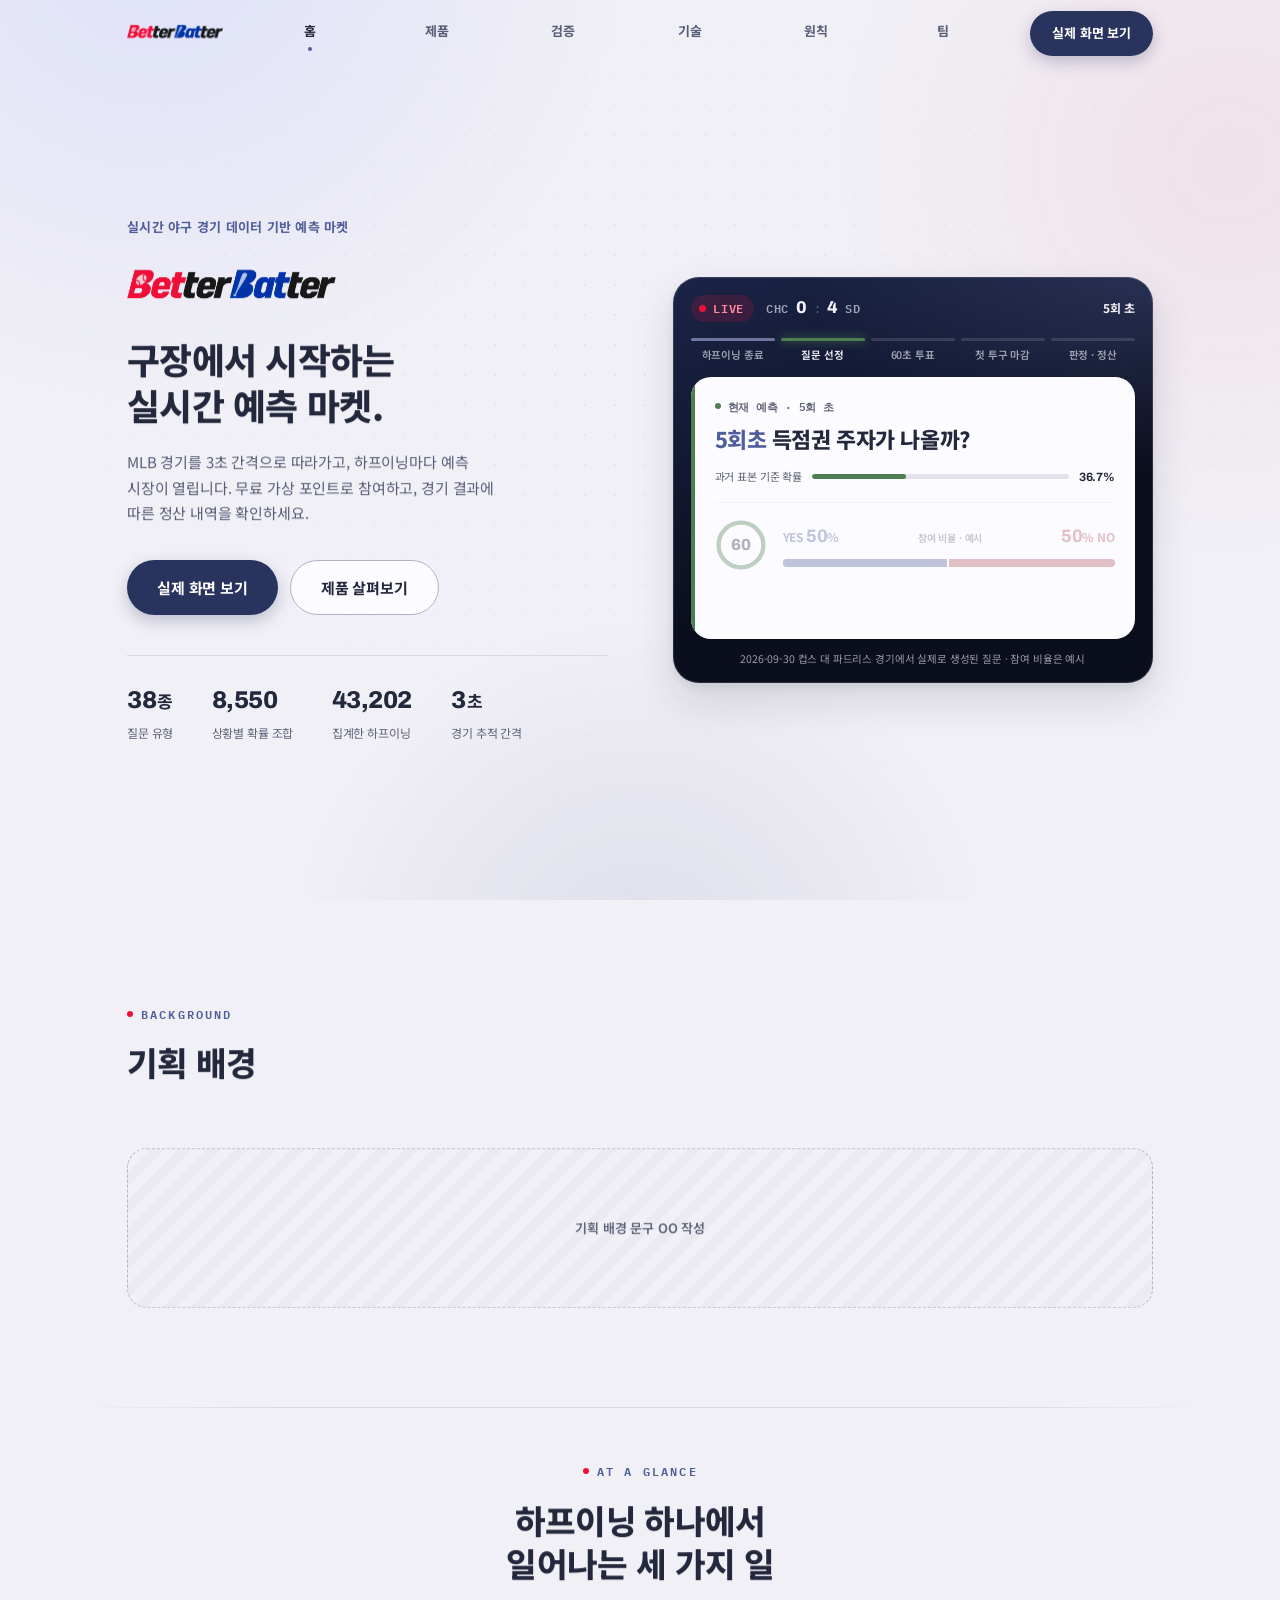
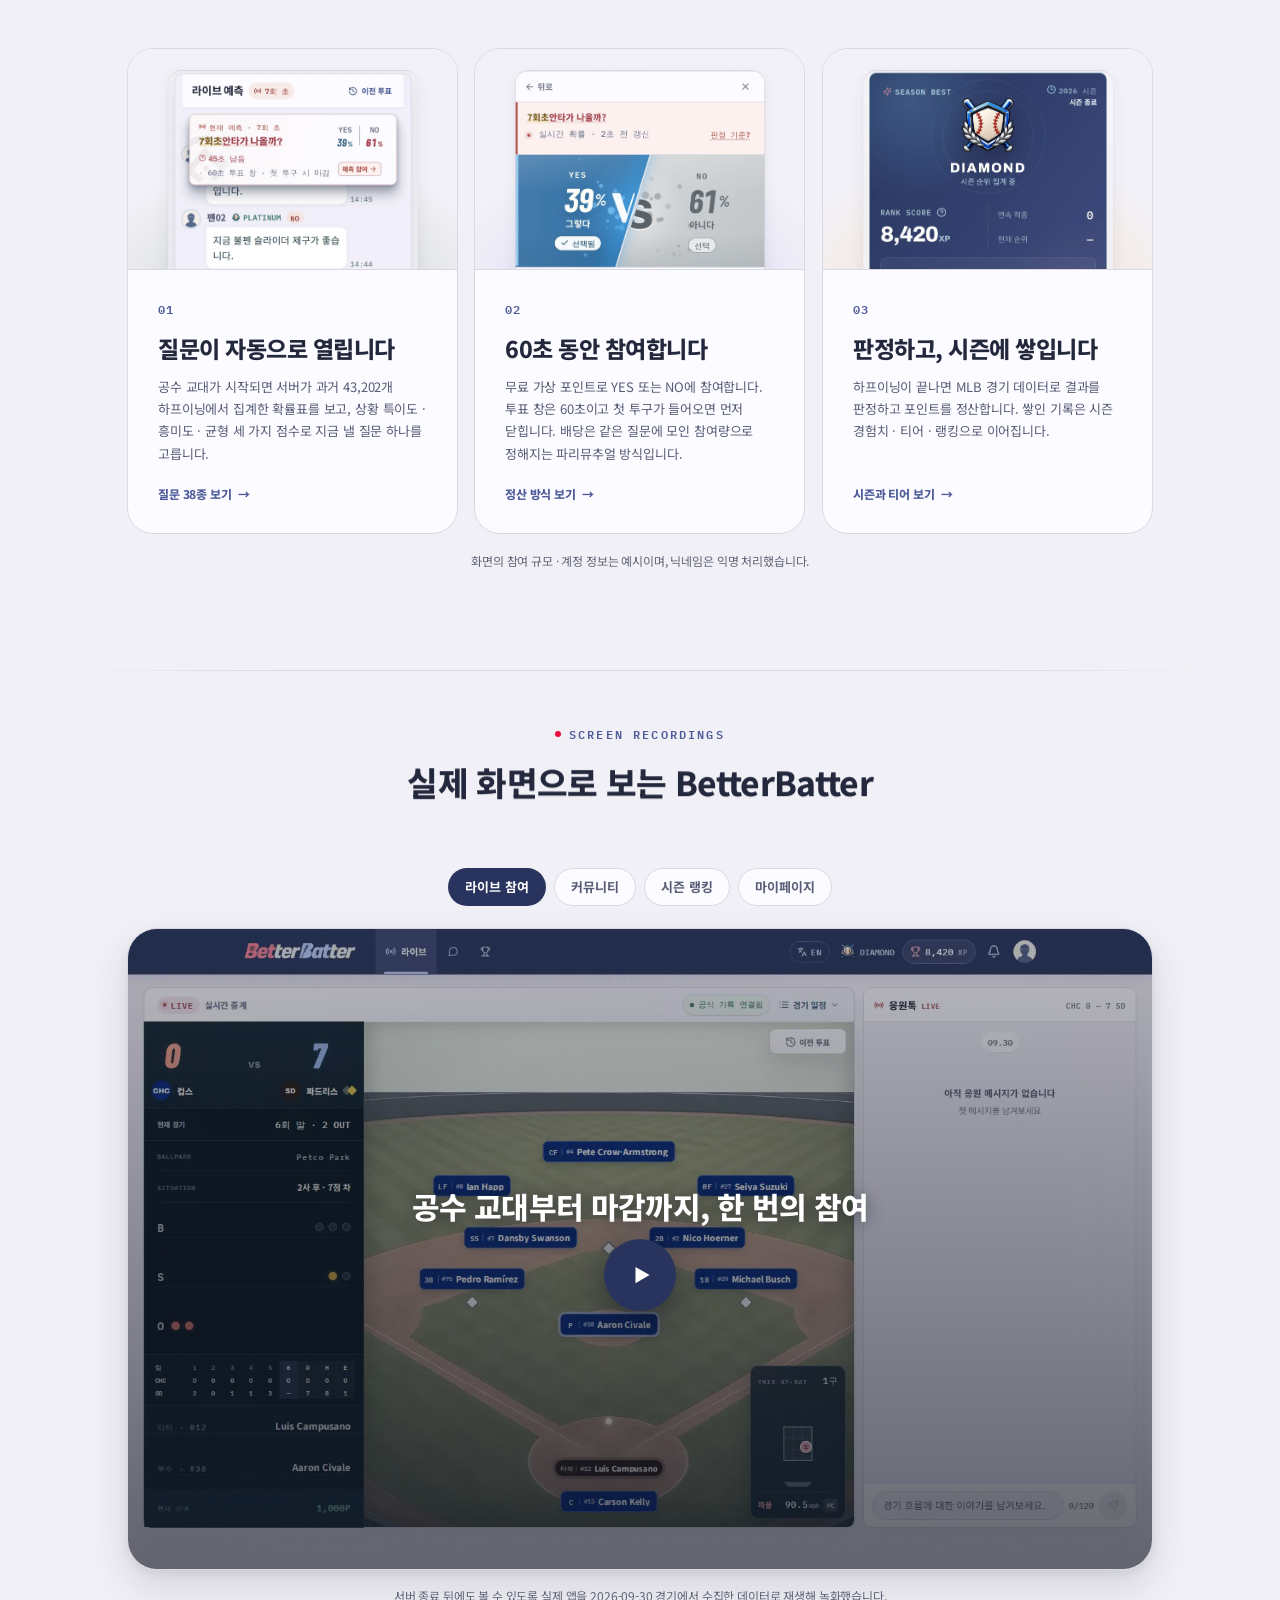
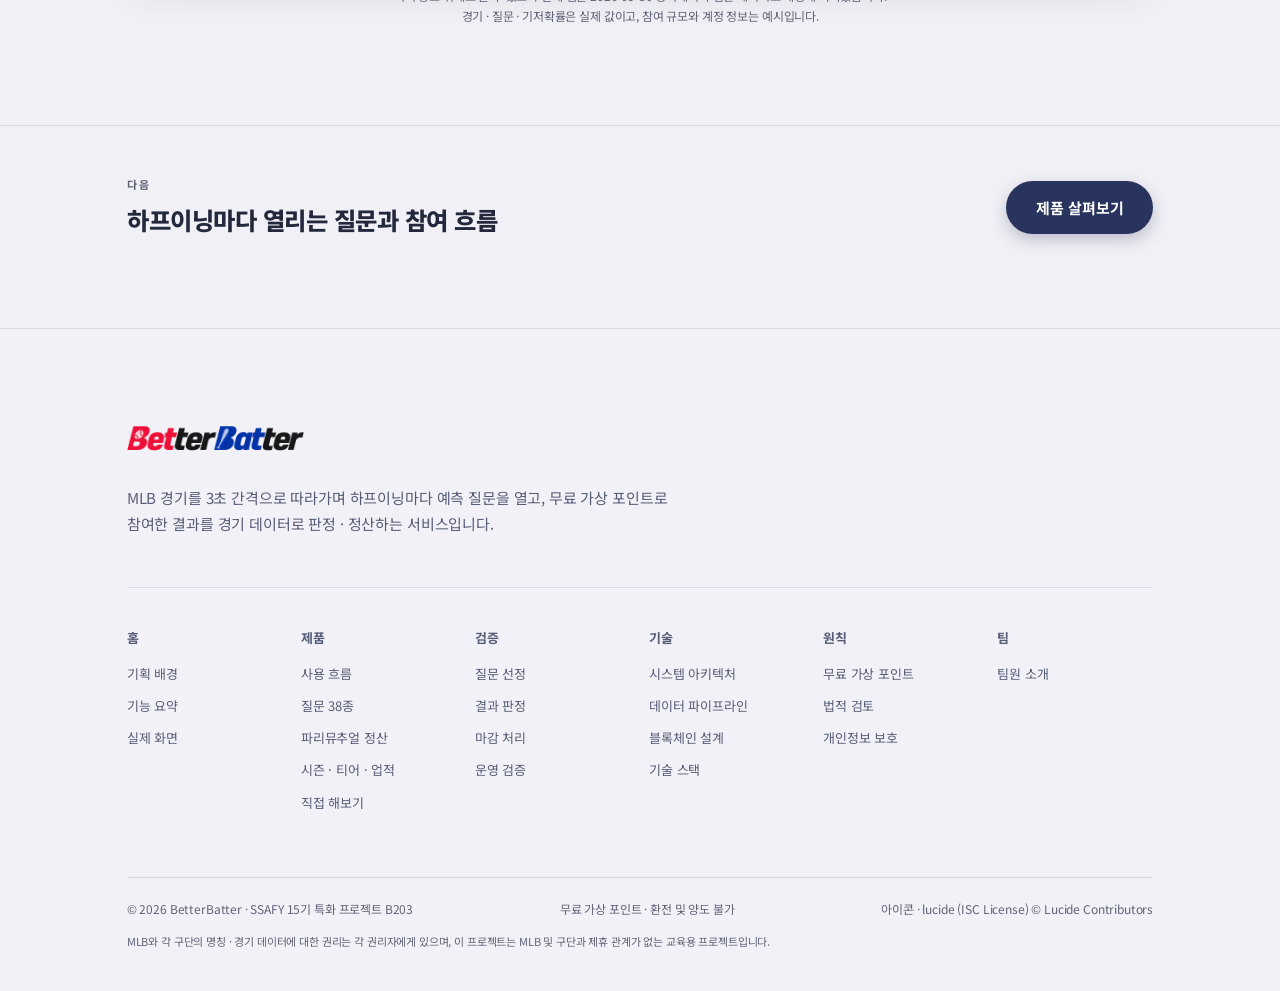
==== commit 2d403210: "feat: 공유 이미지와 README 2종 추가, 6개 페이지 공유 카드 연결" ====
--- a/docs/index.html
+++ b/docs/index.html
@@ -10,14 +10,20 @@
   <meta name="author" content="BetterBatter · SSAFY 15기 B203">
 
   <!-- 공유 카드 (Open Graph / Twitter)
-       og:image · og:url은 전체 주소여야 하므로 배포 주소가 정해지면 채운다.
+       og:image · og:url은 전체 주소여야 한다. GitHub Pages 기본 주소 기준이며,
        주소가 바뀌면 6개 문서의 이 블록을 함께 고친다. -->
   <meta property="og:type" content="website">
   <meta property="og:title" content="BetterBatter — 실시간 야구 경기 데이터 기반 예측 마켓">
   <meta property="og:description" content="MLB 경기를 3초 간격으로 따라가며 하프이닝마다 예측 질문을 열고, 무료 가상 포인트로 참여한 결과를 경기 데이터로 판정 · 정산하는 서비스입니다.">
   <meta property="og:site_name" content="BetterBatter">
   <meta property="og:locale" content="ko_KR">
+  <meta property="og:url" content="https://seonmin-s2.github.io/betterbatter_landing/">
+  <meta property="og:image" content="https://seonmin-s2.github.io/betterbatter_landing/assets/og-image.png">
+  <meta property="og:image:width" content="1200">
+  <meta property="og:image:height" content="630">
+  <meta property="og:image:alt" content="BetterBatter — 구장에서 시작하는 실시간 예측 마켓">
   <meta name="twitter:card" content="summary_large_image">
+  <meta name="twitter:image" content="https://seonmin-s2.github.io/betterbatter_landing/assets/og-image.png">
 
   <link rel="icon" href="assets/brand/favicon-64.png" type="image/png">
   <link rel="apple-touch-icon" href="assets/brand/apple-touch-icon.png">
